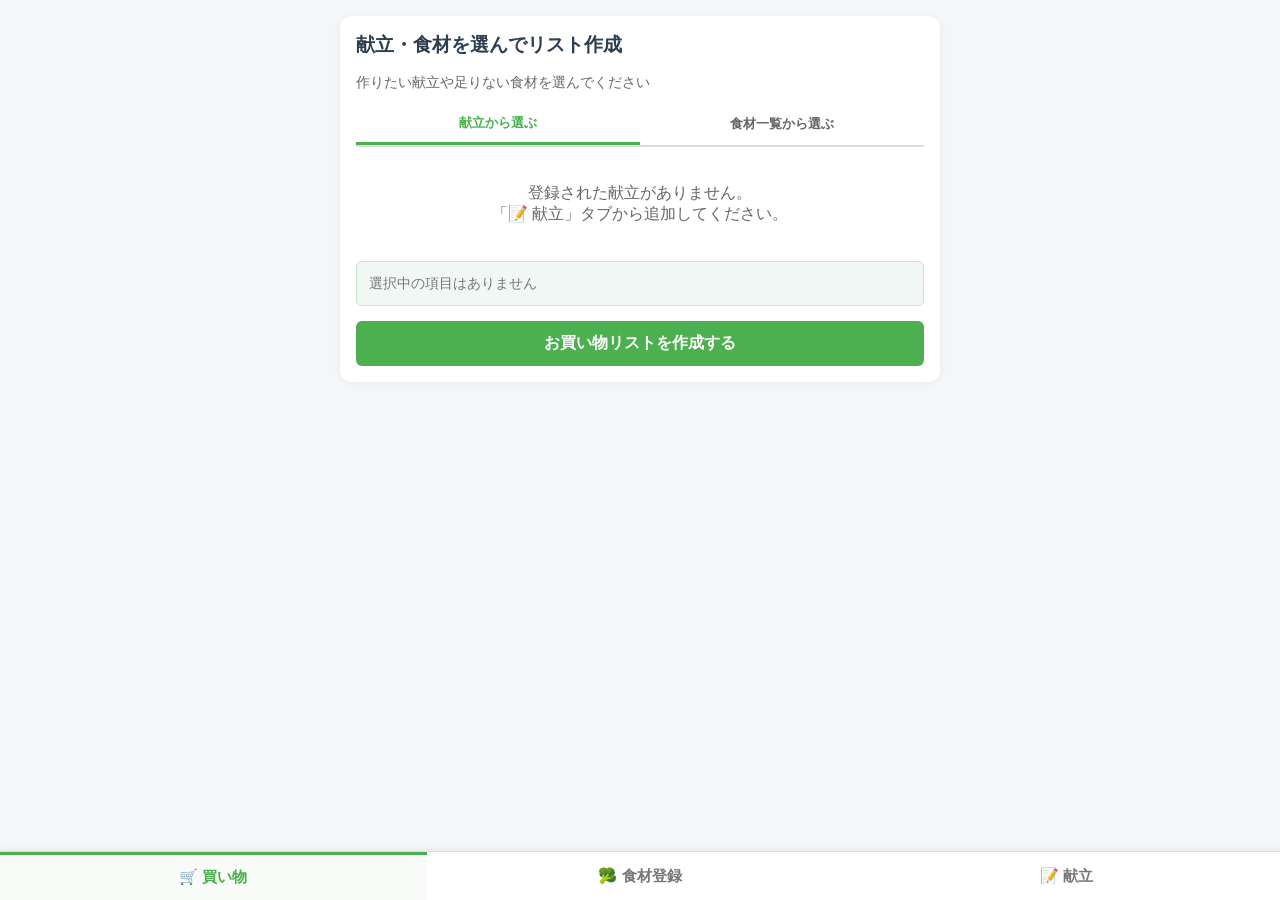
==== index.html @ 2bd2c9b7 "Add files via upload" ====
<!DOCTYPE html>
<html lang="ja">
<head>
  <meta charset="UTF-8">
  <meta name="viewport" content="width=device-width, initial-scale=1.0">
  <title>献立・お買い物リスト</title>
  <link rel="manifest" href="manifest.json">
  <link rel="stylesheet" href="style.css">
  <meta name="theme-color" content="#4CAF50">
</head>
<body>

  <!-- タブ切り替えボタン -->
  <div class="tab-bar">
    <button id="tabBtn1" class="tab-btn active" onclick="switchTab('tab1')">🛒 買い物</button>
    <button id="tabBtn2" class="tab-btn" onclick="switchTab('tab2')">🥦 食材登録</button>
    <button id="tabBtn3" class="tab-btn" onclick="switchTab('tab3')">📝 献立</button>
  </div>

  <!-- タブ1: 買い物リスト作成 -->
  <div id="tab1" class="tab-content active">
    
    <!-- 献立選定画面 -->
    <div id="menuSelectCard" class="card">
      <h2>献立・食材を選んでリスト作成</h2>
      <p class="subtitle">作りたい献立や足りない食材を選んでください</p>
      
      <!-- サブタブ切り替え -->
      <div class="sub-tab-bar" style="display: flex; margin-bottom: 15px; border-bottom: 2px solid #ddd;">
        <button type="button" id="subTabMenuBtn" class="sub-tab-btn active" onclick="switchSubTab('menu')" style="flex: 1; padding: 10px; background: none; border: none; font-weight: bold; cursor: pointer; border-bottom: 3px solid #4CAF50; color: #4CAF50;">献立から選ぶ</button>
        <button type="button" id="subTabIngBtn" class="sub-tab-btn" onclick="switchSubTab('ing')" style="flex: 1; padding: 10px; background: none; border: none; font-weight: bold; cursor: pointer; color: #666;">食材一覧から選ぶ</button>
      </div>

      <!-- サブタブ1: 献立一覧 -->
      <div id="subTabMenuContent" class="sub-tab-content" style="display: block;">
        <div id="menuList" class="select-list"></div>
      </div>

      <!-- サブタブ2: 食材一覧 -->
      <div id="subTabIngContent" class="sub-tab-content" style="display: none;">
        <div id="selectIngList" class="select-list"></div>
      </div>

      <!-- 選択中の合計サマリーエリア -->
      <div id="selectedItemsSummary" class="selected-summary-box" style="margin-top: 15px; background: #f0f7f4; border: 1px solid #c8e6c9; border-radius: 6px; padding: 12px;">
        <p class="summary-empty">選択中の項目はありません</p>
      </div>

      <button type="button" onclick="generateShoppingList()" class="primary-btn" style="margin-top: 15px;">お買い物リストを作成する</button>
    </div>

    <!-- お買い物リスト画面 -->
    <div id="shoppingListCard" class="card" style="display: none;">
      <div style="display: flex; justify-content: space-between; align-items: center; margin-bottom: 10px;">
        <h2 style="margin: 0;">お買い物リスト</h2>
        <button type="button" onclick="backToMenuSelect()" style="background: #78909c; color: white; border: none; border-radius: 4px; padding: 6px 12px; font-weight: bold; cursor: pointer; font-size: 0.85rem;">← 選択画面に戻る</button>
      </div>
      <p class="subtitle">カゴに入れたらタップ（または左スワイプ）で消せます</p>
      
      <div class="summary-box" style="background: #fff; border: 1px solid #e0e0e0; border-radius: 8px; padding: 12px; margin-bottom: 15px;">
        <div style="display: flex; justify-content: space-between; font-size: 0.9rem; color: #555; margin-bottom: 4px;">
          <span>カゴの中 (購入済み):</span>
          <span><strong><span id="purchasedPrice">0</span>円</strong> <span style="font-size:0.8em; color:#777;">(税込 <span id="purchasedTax">0</span>円)</span></span>
        </div>
        <div style="display: flex; justify-content: space-between; font-size: 0.9rem; color: #555; margin-bottom: 4px;">
          <span>残り (未購入):</span>
          <span><strong><span id="remainingPrice">0</span>円</strong> <span style="font-size:0.8em; color:#777;">(税込 <span id="remainingTax">0</span>円)</span></span>
        </div>
        <div style="display: flex; justify-content: space-between; font-size: 1rem; font-weight: bold; color: #2e7d32; border-top: 1px solid #eee; padding-top: 6px; margin-top: 6px;">
          <span>合計金額:</span>
          <span><span id="totalPrice">0</span>円 <span style="font-size:0.8em; font-weight:normal; color:#555;">(税込 <span id="totalTax">0</span>円)</span></span>
        </div>
      </div>

      <ul id="shoppingList" class="shopping-list"></ul>
      
      <div style="display: flex; gap: 10px; margin-top: 15px;">
        <a href="stock.html" style="flex: 1; background: #ff9800; color: white; border: none; border-radius: 4px; padding: 10px; font-weight: bold; cursor: pointer; text-align: center; text-decoration: none; display: block;">📜 食べた履歴（stock）を見る</a>
      </div>
    </div>

  </div>

  <!-- タブ2: 食材登録 -->
  <div id="tab2" class="tab-content">
    <div class="card">
      <h2>新しい食材の登録</h2>
      <p class="subtitle">よく使う食材や単体をあらかじめ登録しておけます</p>
      <div class="edit-row">
        <input type="text" id="masterIngName" placeholder="食材名 (例: 豚肉)" style="width: 50%;">
        <input type="number" id="masterIngPrice" placeholder="価格 (円)" style="width: 35%;">
      </div>
      <button type="button" onclick="saveMasterIngredient()" class="primary-btn">食材を登録する</button>
    </div>

    <!-- 一括登録カード -->
    <div class="card">
      <h2>🥦 食材の一括登録</h2>
      <p class="subtitle">メモ帳やAIなどで出力された「食材名 価格」のリストをまとめて貼り付けて登録できます。</p>
      <textarea id="bulkIngInput" placeholder="例：&#13;&#10;にんじん 120&#13;&#10;玉ねぎ 100&#13;&#10;じゃがいも 150" style="width: 100%; height: 100px; padding: 8px; border: 1px solid #ccc; border-radius: 4px; margin-bottom: 10px; box-sizing: border-box; font-size: 0.95rem;"></textarea>
      <button type="button" onclick="saveBulkIngredients()" class="primary-btn" style="background: #2e7d32;">まとめて登録する</button>
    </div>

    <div class="card">
      <h2>登録済み食材一覧</h2>
      <div id="masterIngList"></div>
    </div>

    <!-- データ共有・バックアップ用パネル -->
    <div class="card" style="margin-top: 20px; background: #f9f9f9; border: 1px dashed #ccc;">
      <h3>💾 データ共有・バックアップ</h3>
      <p style="font-size: 0.85rem; color: #666; margin-bottom: 12px;">献立や食材データをファイルで保存したり、もらったファイルを読み込んで共有できます。</p>
      
      <div style="display: flex; gap: 10px; flex-wrap: wrap;">
        <button type="button" onclick="exportBackupData()" style="flex: 1; min-width: 140px; background: #2196F3; color: white; border: none; border-radius: 4px; padding: 10px; font-weight: bold; cursor: pointer;">📤 データを書き出す</button>
        
        <label style="flex: 1; min-width: 140px; background: #4CAF50; color: white; border-radius: 4px; padding: 10px; font-weight: bold; cursor: pointer; text-align: center; display: inline-block;">
          📥 データを読み込む
          <input type="file" id="importFile" accept=".json,.txt" onchange="importBackupData(event)" style="display: none;">
        </label>
      </div>
    </div>
  </div>

  <!-- タブ3: 献立登録 -->
  <div id="tab3" class="tab-content">
    <div class="card">
      <h2>献立の登録</h2>
      <p class="subtitle">献立名と、必要な材料・価格を入力してください</p>
      <label>献立名</label>
      <input type="text" id="menuName" placeholder="例: カレーライス">
      
      <label style="margin-top: 10px; display: block;">材料と価格</label>
      <div id="ingredientInputs"></div>
      
      <button type="button" onclick="addIngredientRow()" class="secondary-btn" style="margin-top: 5px;">＋ 材料入力行を追加</button>
      <button type="button" onclick="saveMenu()" class="primary-btn" style="margin-top: 15px;">献立を保存する</button>
    </div>

    <div class="card">
      <h2>登録済み献立の管理</h2>
      <div id="manageMenuList"></div>
    </div>
  </div>

  <script src="app.js"></script>
</body>
</html>
---- style.css ----
body {
  font-family: -apple-system, BlinkMacSystemFont, "Segoe UI", Roboto, Helvetica, Arial, sans-serif;
  background-color: #f4f6f8;
  color: #333;
  margin: 0;
  padding: 0;
  padding-bottom: 70px; /* タブバーの高さ分余白 */
}

/* タブバー（スマホで見やすい固定フッター） */
.tab-bar {
  position: fixed;
  bottom: 0;
  left: 0;
  width: 100%;
  background: #ffffff;
  border-top: 1px solid #ddd;
  display: flex;
  justify-content: space-around;
  box-shadow: 0 -2px 5px rgba(0,0,0,0.05);
  z-index: 1000;
}

.tab-btn {
  flex: 1;
  background: none;
  border: none;
  padding: 12px 0;
  font-size: 0.95rem;
  font-weight: bold;
  color: #777;
  cursor: pointer;
  text-align: center;
  transition: all 0.2s;
}

.tab-btn.active {
  color: #4CAF50;
  border-top: 3px solid #4CAF50;
  background: #f9fbf9;
}

/* タブの中身切り替え */
.tab-content {
  display: none;
  padding: 16px;
  max-width: 600px;
  margin: 0 auto;
}

.tab-content.active {
  display: block;
}

/* カードのデザイン */
.card {
  background: #ffffff;
  border-radius: 12px;
  padding: 16px;
  margin-bottom: 16px;
  box-shadow: 0 2px 8px rgba(0,0,0,0.05);
}

h2 {
  font-size: 1.2rem;
  margin-top: 0;
  color: #2c3e50;
}

.subtitle {
  font-size: 0.85rem;
  color: #666;
  margin-bottom: 12px;
}

label {
  font-size: 0.85rem;
  font-weight: bold;
  color: #555;
}

input[type="text"], input[type="number"], select {
  width: 100%;
  padding: 10px;
  margin-top: 4px;
  margin-bottom: 10px;
  border: 1px solid #ccc;
  border-radius: 6px;
  box-sizing: border-box;
  font-size: 1rem;
}

/* ボタンのデザイン */
.primary-btn {
  width: 100%;
  background: #4CAF50;
  color: white;
  border: none;
  border-radius: 6px;
  padding: 12px;
  font-size: 1rem;
  font-weight: bold;
  cursor: pointer;
  text-align: center;
}

.primary-btn:active {
  background: #43a047;
}

.secondary-btn {
  width: 100%;
  background: #e8f5e9;
  color: #2e7d32;
  border: 1px solid #4CAF50;
  border-radius: 6px;
  padding: 10px;
  font-size: 0.9rem;
  font-weight: bold;
  cursor: pointer;
}

.danger-btn {
  background: #ff7043;
  color: white;
  border: none;
  border-radius: 6px;
  padding: 8px 12px;
  font-size: 0.85rem;
  font-weight: bold;
  cursor: pointer;
}

/* リスト・行のスタイル */
.ing-row {
  display: flex;
  gap: 8px;
  margin-bottom: 8px;
}

.ing-row select {
  flex: 1.2;
  margin-bottom: 0;
}

.ing-row .ing-name {
  flex: 1.5;
  margin-bottom: 0;
}

.ing-row .ing-price {
  flex: 0.8;
  margin-bottom: 0;
}

.edit-row {
  display: flex;
  gap: 8px;
  align-items: center;
  margin-bottom: 8px;
}

.manage-card {
  background: #fcfcfc;
  border: 1px solid #eee;
  border-radius: 8px;
  padding: 12px;
  margin-bottom: 12px;
}

.master-item {
  display: flex;
  justify-content: space-between;
  align-items: center;
  border-bottom: 1px solid #eee;
  padding: 8px 0;
}

/* お買い物リスト */
.shopping-list {
  list-style: none;
  padding: 0;
  margin: 0;
}

.shopping-list li {
  display: flex;
  justify-content: space-between;
  padding: 12px;
  margin-bottom: 6px;
  background: #fff;
  border: 1px solid #e0e0e0;
  border-radius: 6px;
  font-weight: 500;
  cursor: pointer;
  user-select: none;
  transition: transform 0.2s ease, opacity 0.2s ease;
}

.shopping-list li.purchased {
  background: #f1f3f4;
  color: #888;
  text-decoration: line-through;
  border-color: #ddd;
}
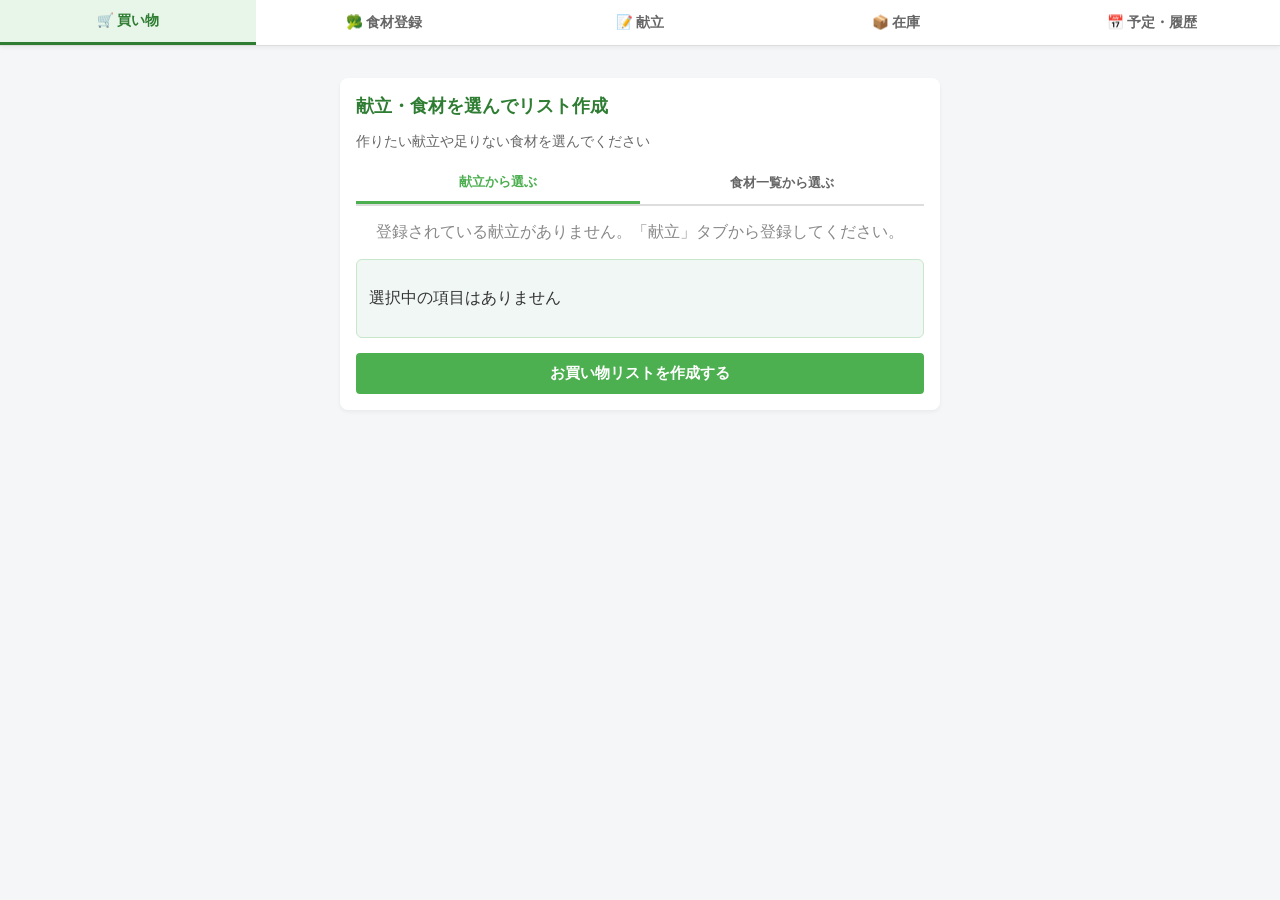
==== commit 68fb2010: "Add files via upload" ====
--- a/index.html
+++ b/index.html
@@ -3,146 +3,1195 @@
 <head>
   <meta charset="UTF-8">
   <meta name="viewport" content="width=device-width, initial-scale=1.0">
-  <title>献立・お買い物リスト</title>
-  <link rel="manifest" href="manifest.json">
-  <link rel="stylesheet" href="style.css">
+  <title>献立・お買い物リスト・在庫スケジュール管理</title>
   <meta name="theme-color" content="#4CAF50">
+  <style>
+    body {
+      font-family: -apple-system, BlinkMacSystemFont, "Segoe UI", Roboto, sans-serif;
+      background-color: #f4f6f8;
+      color: #333;
+      margin: 0;
+      padding: 0;
+    }
+    .container {
+      max-width: 600px;
+      margin: 0 auto;
+      padding: 16px;
+    }
+    .tab-bar {
+      display: flex;
+      background: white;
+      border-bottom: 1px solid #ddd;
+      position: sticky;
+      top: 0;
+      z-index: 100;
+      box-shadow: 0 2px 4px rgba(0,0,0,0.05);
+    }
+    .tab-btn {
+      flex: 1;
+      padding: 12px 4px;
+      text-align: center;
+      background: white;
+      border: none;
+      font-size: 0.85rem;
+      font-weight: bold;
+      color: #666;
+      cursor: pointer;
+      transition: all 0.2s;
+    }
+    .tab-btn.active {
+      background: #e8f5e9;
+      color: #2e7d32;
+      border-bottom: 3px solid #2e7d32;
+    }
+    .tab-content {
+      display: none;
+      padding-top: 16px;
+    }
+    .tab-content.active {
+      display: block;
+    }
+    .card {
+      background: white;
+      border-radius: 8px;
+      padding: 16px;
+      box-shadow: 0 2px 4px rgba(0,0,0,0.05);
+      margin-bottom: 16px;
+    }
+    h2 { font-size: 1.1rem; color: #2e7d32; margin-top: 0; }
+    .subtitle { font-size: 0.85rem; color: #666; margin-bottom: 12px; }
+    .primary-btn {
+      background: #4CAF50;
+      color: white;
+      border: none;
+      border-radius: 4px;
+      padding: 10px;
+      font-weight: bold;
+      cursor: pointer;
+      width: 100%;
+      font-size: 0.95rem;
+    }
+    .primary-btn:hover { background: #388E3C; }
+    .secondary-btn {
+      background: #f1f3f4;
+      color: #333;
+      border: 1px solid #ccc;
+      border-radius: 4px;
+      padding: 8px;
+      font-weight: bold;
+      cursor: pointer;
+      width: 100%;
+      font-size: 0.9rem;
+    }
+    input, select, textarea {
+      font-size: 0.95rem;
+      padding: 8px;
+      border: 1px solid #ccc;
+      border-radius: 4px;
+      box-sizing: border-box;
+      width: 100%;
+      margin-bottom: 8px;
+    }
+    .edit-row { display: flex; gap: 8px; margin-bottom: 8px; }
+    .select-list, .shopping-list { list-style: none; padding: 0; margin: 0; }
+    .list-item, .select-item {
+      display: flex;
+      justify-content: space-between;
+      align-items: center;
+      padding: 10px 8px;
+      border-bottom: 1px solid #eee;
+    }
+    .shopping-item.completed {
+      background: #f1f3f4;
+      color: #888;
+      text-decoration: line-through;
+    }
+    .qty-controls {
+      display: flex;
+      align-items: center;
+      gap: 6px;
+    }
+    .qty-btn {
+      background: #ddd;
+      border: none;
+      width: 26px;
+      height: 26px;
+      border-radius: 4px;
+      font-weight: bold;
+      cursor: pointer;
+      display: flex;
+      align-items: center;
+      justify-content: center;
+      font-size: 0.9rem;
+    }
+    .qty-btn:hover { background: #ccc; }
+    .qty-num {
+      font-weight: bold;
+      min-width: 20px;
+      text-align: center;
+      font-size: 0.9rem;
+    }
+    
+    .schedule-row-simple {
+      display: flex;
+      justify-content: space-between;
+      align-items: center;
+      padding: 10px 12px;
+      border: 1px solid #e0e0e0;
+      border-radius: 6px;
+      margin-bottom: 8px;
+      background: #fff;
+      cursor: pointer;
+      user-select: none;
+    }
+    .schedule-row-simple.completed {
+      background: #f1f3f4;
+      color: #888;
+      border-color: #ddd;
+      text-decoration: line-through;
+    }
+    .schedule-controls { display: flex; gap: 6px; align-items: center; }
+    .select-mini { padding: 4px 6px; border-radius: 4px; border: 1px solid #ccc; font-size: 0.85rem; background: #fff; width: auto; margin: 0; }
+    .btn-del-sm { background: #ff7043; color: white; border: none; border-radius: 4px; width: 26px; height: 26px; font-size: 0.8rem; cursor: pointer; display: flex; align-items: center; justify-content: center; }
+    
+    .accordion-group {
+      margin-bottom: 10px;
+      border: 1px solid #e0e0e0;
+      border-radius: 6px;
+      overflow: hidden;
+    }
+    .accordion-header {
+      background: #f9f9f9;
+      padding: 10px 14px;
+      font-weight: bold;
+      cursor: pointer;
+      display: flex;
+      justify-content: space-between;
+      align-items: center;
+      font-size: 0.95rem;
+    }
+    .accordion-content { display: none; padding: 10px 14px; background: #fff; border-top: 1px solid #e0e0e0; }
+    .accordion-content.open { display: block; }
+    .history-row { display: flex; justify-content: space-between; align-items: center; padding: 6px 0; border-bottom: 1px dashed #eee; font-size: 0.9rem; cursor: pointer; user-select: none; }
+    .footer-actions { display: flex; justify-content: space-between; margin-top: 12px; gap: 8px; }
+    .btn-danger { background: #d32f2f; color: white; border: none; padding: 8px 14px; border-radius: 6px; font-size: 0.85rem; cursor: pointer; font-weight: bold; width: auto; }
+
+    /* モーダルポップアップ用スタイル */
+    .modal-overlay {
+      position: fixed;
+      top: 0; left: 0; width: 100%; height: 100%;
+      background: rgba(0,0,0,0.4);
+      display: none;
+      justify-content: center;
+      align-items: center;
+      z-index: 1000;
+    }
+    .modal-box {
+      background: white;
+      padding: 20px;
+      border-radius: 10px;
+      width: 90%;
+      max-width: 320px;
+      box-shadow: 0 4px 12px rgba(0,0,0,0.15);
+      text-align: center;
+    }
+    .modal-box h3 { margin-top: 0; color: #2e7d32; font-size: 1.1rem; }
+  </style>
 </head>
 <body>
 
-  <!-- タブ切り替えボタン -->
   <div class="tab-bar">
     <button id="tabBtn1" class="tab-btn active" onclick="switchTab('tab1')">🛒 買い物</button>
     <button id="tabBtn2" class="tab-btn" onclick="switchTab('tab2')">🥦 食材登録</button>
     <button id="tabBtn3" class="tab-btn" onclick="switchTab('tab3')">📝 献立</button>
+    <button id="tabBtn4" class="tab-btn" onclick="switchTab('tab4')">📦 在庫</button>
+    <button id="tabBtn5" class="tab-btn" onclick="switchTab('tab5')">📅 予定・履歴</button>
   </div>
 
-  <!-- タブ1: 買い物リスト作成 -->
-  <div id="tab1" class="tab-content active">
-    
-    <!-- 献立選定画面 -->
-    <div id="menuSelectCard" class="card">
-      <h2>献立・食材を選んでリスト作成</h2>
-      <p class="subtitle">作りたい献立や足りない食材を選んでください</p>
-      
-      <!-- サブタブ切り替え -->
-      <div class="sub-tab-bar" style="display: flex; margin-bottom: 15px; border-bottom: 2px solid #ddd;">
-        <button type="button" id="subTabMenuBtn" class="sub-tab-btn active" onclick="switchSubTab('menu')" style="flex: 1; padding: 10px; background: none; border: none; font-weight: bold; cursor: pointer; border-bottom: 3px solid #4CAF50; color: #4CAF50;">献立から選ぶ</button>
-        <button type="button" id="subTabIngBtn" class="sub-tab-btn" onclick="switchSubTab('ing')" style="flex: 1; padding: 10px; background: none; border: none; font-weight: bold; cursor: pointer; color: #666;">食材一覧から選ぶ</button>
-      </div>
-
-      <!-- サブタブ1: 献立一覧 -->
-      <div id="subTabMenuContent" class="sub-tab-content" style="display: block;">
-        <div id="menuList" class="select-list"></div>
-      </div>
-
-      <!-- サブタブ2: 食材一覧 -->
-      <div id="subTabIngContent" class="sub-tab-content" style="display: none;">
-        <div id="selectIngList" class="select-list"></div>
-      </div>
-
-      <!-- 選択中の合計サマリーエリア -->
-      <div id="selectedItemsSummary" class="selected-summary-box" style="margin-top: 15px; background: #f0f7f4; border: 1px solid #c8e6c9; border-radius: 6px; padding: 12px;">
-        <p class="summary-empty">選択中の項目はありません</p>
-      </div>
-
-      <button type="button" onclick="generateShoppingList()" class="primary-btn" style="margin-top: 15px;">お買い物リストを作成する</button>
+  <div class="container">
+    <!-- タブ1: 買い物リスト作成 -->
+    <div id="tab1" class="tab-content active">
+      <div id="menuSelectCard" class="card">
+        <h2>献立・食材を選んでリスト作成</h2>
+        <p class="subtitle">作りたい献立や足りない食材を選んでください</p>
+        
+        <div class="sub-tab-bar" style="display: flex; margin-bottom: 15px; border-bottom: 2px solid #ddd;">
+          <button type="button" id="subTabMenuBtn" class="sub-tab-btn active" onclick="switchSubTab('menu')" style="flex: 1; padding: 10px; background: none; border: none; font-weight: bold; cursor: pointer; border-bottom: 3px solid #4CAF50; color: #4CAF50;">献立から選ぶ</button>
+          <button type="button" id="subTabIngBtn" class="sub-tab-btn" onclick="switchSubTab('ing')" style="flex: 1; padding: 10px; background: none; border: none; font-weight: bold; cursor: pointer; color: #666;">食材一覧から選ぶ</button>
+        </div>
+
+        <div id="subTabMenuContent" class="sub-tab-content" style="display: block;">
+          <div id="menuList" class="select-list"></div>
+        </div>
+
+        <div id="subTabIngContent" class="sub-tab-content" style="display: none;">
+          <div id="selectIngList" class="select-list"></div>
+        </div>
+
+        <div id="selectedItemsSummary" class="selected-summary-box" style="margin-top: 15px; background: #f0f7f4; border: 1px solid #c8e6c9; border-radius: 6px; padding: 12px;">
+          <p class="summary-empty">選択中の項目はありません</p>
+        </div>
+
+        <button type="button" onclick="generateShoppingList()" class="primary-btn" style="margin-top: 15px;">お買い物リストを作成する</button>
+      </div>
+
+      <div id="shoppingListCard" class="card" style="display: none;">
+        <div style="display: flex; justify-content: space-between; align-items: center; margin-bottom: 10px;">
+          <h2 style="margin: 0;">お買い物リスト</h2>
+          <button type="button" onclick="backToMenuSelect()" style="background: #78909c; color: white; border: none; border-radius: 4px; padding: 6px 12px; font-weight: bold; cursor: pointer; font-size: 0.85rem;">← 選択画面に戻る</button>
+        </div>
+        <p class="subtitle">タップでグレーアウト / 長押しで数量変更や削除</p>
+        
+        <div class="summary-box" style="background: #fff; border: 1px solid #e0e0e0; border-radius: 8px; padding: 12px; margin-bottom: 15px;">
+          <div style="display: flex; justify-content: space-between; font-size: 0.9rem; color: #555; margin-bottom: 4px;">
+            <span>カゴの中 (購入済み):</span>
+            <span><strong><span id="purchasedPrice">0</span>円</strong> <span style="font-size:0.8em; color:#777;">(税込 <span id="purchasedTax">0</span>円)</span></span>
+          </div>
+          <div style="display: flex; justify-content: space-between; font-size: 0.9rem; color: #555; margin-bottom: 4px;">
+            <span>残り (未購入):</span>
+            <span><strong><span id="remainingPrice">0</span>円</strong> <span style="font-size:0.8em; color:#777;">(税込 <span id="remainingTax">0</span>円)</span></span>
+          </div>
+          <div style="display: flex; justify-content: space-between; font-size: 1rem; font-weight: bold; color: #2e7d32; border-top: 1px solid #eee; padding-top: 6px; margin-top: 6px;">
+            <span>合計金額:</span>
+            <span><span id="totalPrice">0</span>円 <span style="font-size:0.8em; font-weight:normal; color:#555;">(税込 <span id="totalTax">0</span>円)</span></span>
+          </div>
+        </div>
+
+        <ul id="shoppingList" class="shopping-list"></ul>
+
+        <button type="button" onclick="sendToStock()" class="primary-btn" style="background: #2196F3; margin-top: 15px;">📦 在庫に追加</button>
+      </div>
     </div>
 
-    <!-- お買い物リスト画面 -->
-    <div id="shoppingListCard" class="card" style="display: none;">
-      <div style="display: flex; justify-content: space-between; align-items: center; margin-bottom: 10px;">
-        <h2 style="margin: 0;">お買い物リスト</h2>
-        <button type="button" onclick="backToMenuSelect()" style="background: #78909c; color: white; border: none; border-radius: 4px; padding: 6px 12px; font-weight: bold; cursor: pointer; font-size: 0.85rem;">← 選択画面に戻る</button>
-      </div>
-      <p class="subtitle">カゴに入れたらタップ（または左スワイプ）で消せます</p>
-      
-      <div class="summary-box" style="background: #fff; border: 1px solid #e0e0e0; border-radius: 8px; padding: 12px; margin-bottom: 15px;">
-        <div style="display: flex; justify-content: space-between; font-size: 0.9rem; color: #555; margin-bottom: 4px;">
-          <span>カゴの中 (購入済み):</span>
-          <span><strong><span id="purchasedPrice">0</span>円</strong> <span style="font-size:0.8em; color:#777;">(税込 <span id="purchasedTax">0</span>円)</span></span>
-        </div>
-        <div style="display: flex; justify-content: space-between; font-size: 0.9rem; color: #555; margin-bottom: 4px;">
-          <span>残り (未購入):</span>
-          <span><strong><span id="remainingPrice">0</span>円</strong> <span style="font-size:0.8em; color:#777;">(税込 <span id="remainingTax">0</span>円)</span></span>
-        </div>
-        <div style="display: flex; justify-content: space-between; font-size: 1rem; font-weight: bold; color: #2e7d32; border-top: 1px solid #eee; padding-top: 6px; margin-top: 6px;">
-          <span>合計金額:</span>
-          <span><span id="totalPrice">0</span>円 <span style="font-size:0.8em; font-weight:normal; color:#555;">(税込 <span id="totalTax">0</span>円)</span></span>
-        </div>
-      </div>
-
-      <ul id="shoppingList" class="shopping-list"></ul>
-      
-      <div style="display: flex; gap: 10px; margin-top: 15px;">
-        <a href="stock.html" style="flex: 1; background: #ff9800; color: white; border: none; border-radius: 4px; padding: 10px; font-weight: bold; cursor: pointer; text-align: center; text-decoration: none; display: block;">📜 食べた履歴（stock）を見る</a>
+    <!-- タブ2: 食材登録 -->
+    <div id="tab2" class="tab-content">
+      <div class="card">
+        <h2>新しい食材の登録</h2>
+        <p class="subtitle">よく使う食材や単体をあらかじめ登録しておけます</p>
+        <div class="edit-row">
+          <input type="text" id="masterIngName" placeholder="食材名 (例: 豚肉)" style="width: 55%; margin: 0;">
+          <input type="number" id="masterIngPrice" placeholder="価格 (円)" style="width: 45%; margin: 0;">
+        </div>
+        <button type="button" onclick="saveMasterIngredient()" class="primary-btn" style="margin-top: 8px;">食材を登録する</button>
+      </div>
+
+      <div class="card">
+        <h2>🥦 食材の一括登録</h2>
+        <p class="subtitle">「食材名 価格」のリストをまとめて貼り付けて登録できます。</p>
+        <textarea id="bulkIngInput" placeholder="例：&#13;&#10;にんじん 120&#13;&#10;玉ねぎ 100" style="width: 100%; height: 80px; padding: 8px; margin-bottom: 8px; box-sizing: border-box;"></textarea>
+        <button type="button" onclick="saveBulkIngredients()" class="primary-btn" style="background: #2e7d32;">まとめて登録する</button>
+      </div>
+
+      <div class="card">
+        <h2>登録済み食材一覧</h2>
+        <div id="masterIngList"></div>
+      </div>
+
+      <div class="card" style="background: #f9f9f9; border: 1px dashed #ccc;">
+        <h3>💾 データ共有・バックアップ</h3>
+        <p style="font-size: 0.85rem; color: #666; margin-bottom: 12px;">データをファイルで書き出したり、読み込んで共有できます。</p>
+        <div style="display: flex; gap: 10px; flex-wrap: wrap;">
+          <button type="button" onclick="exportBackupData()" style="flex: 1; background: #2196F3; color: white; border: none; border-radius: 4px; padding: 10px; font-weight: bold; cursor: pointer;">📤 データを書き出す</button>
+          <label style="flex: 1; background: #4CAF50; color: white; border-radius: 4px; padding: 10px; font-weight: bold; cursor: pointer; text-align: center; display: inline-block;">
+            📥 データを読み込む
+            <input type="file" id="importFile" accept=".json,.txt" onchange="importBackupData(event)" style="display: none;">
+          </label>
+        </div>
       </div>
     </div>
 
-  </div>
-
-  <!-- タブ2: 食材登録 -->
-  <div id="tab2" class="tab-content">
-    <div class="card">
-      <h2>新しい食材の登録</h2>
-      <p class="subtitle">よく使う食材や単体をあらかじめ登録しておけます</p>
-      <div class="edit-row">
-        <input type="text" id="masterIngName" placeholder="食材名 (例: 豚肉)" style="width: 50%;">
-        <input type="number" id="masterIngPrice" placeholder="価格 (円)" style="width: 35%;">
-      </div>
-      <button type="button" onclick="saveMasterIngredient()" class="primary-btn">食材を登録する</button>
+    <!-- タブ3: 献立登録 -->
+    <div id="tab3" class="tab-content">
+      <div class="card">
+        <h2>献立の登録</h2>
+        <p class="subtitle">献立名と、必要な材料・価格を入力してください</p>
+        <label>献立名</label>
+        <input type="text" id="menuName" placeholder="例: カレーライス">
+        
+        <label style="margin-top: 10px; display: block;">材料と価格</label>
+        <div id="ingredientInputs"></div>
+        
+        <button type="button" onclick="addIngredientRow()" class="secondary-btn" style="margin-top: 5px;">＋ 材料入力行を追加</button>
+        <button type="button" onclick="saveMenu()" class="primary-btn" style="margin-top: 15px;">献立を保存する</button>
+      </div>
+
+      <div class="card">
+        <h2>登録済み献立の管理</h2>
+        <p class="subtitle">項目を長押しすると、その下にコピーが作成されます</p>
+        <div id="manageMenuList"></div>
+      </div>
     </div>
 
-    <!-- 一括登録カード -->
-    <div class="card">
-      <h2>🥦 食材の一括登録</h2>
-      <p class="subtitle">メモ帳やAIなどで出力された「食材名 価格」のリストをまとめて貼り付けて登録できます。</p>
-      <textarea id="bulkIngInput" placeholder="例：&#13;&#10;にんじん 120&#13;&#10;玉ねぎ 100&#13;&#10;じゃがいも 150" style="width: 100%; height: 100px; padding: 8px; border: 1px solid #ccc; border-radius: 4px; margin-bottom: 10px; box-sizing: border-box; font-size: 0.95rem;"></textarea>
-      <button type="button" onclick="saveBulkIngredients()" class="primary-btn" style="background: #2e7d32;">まとめて登録する</button>
+    <!-- タブ4: 在庫管理 -->
+    <div id="tab4" class="tab-content">
+      <div class="card">
+        <h2>🥦 食材在庫リスト</h2>
+        <p class="subtitle">買い物リストから追加された食材の在庫状況を確認できます</p>
+        <div id="stockListContainer"></div>
+      </div>
     </div>
 
-    <div class="card">
-      <h2>登録済み食材一覧</h2>
-      <div id="masterIngList"></div>
-    </div>
-
-    <!-- データ共有・バックアップ用パネル -->
-    <div class="card" style="margin-top: 20px; background: #f9f9f9; border: 1px dashed #ccc;">
-      <h3>💾 データ共有・バックアップ</h3>
-      <p style="font-size: 0.85rem; color: #666; margin-bottom: 12px;">献立や食材データをファイルで保存したり、もらったファイルを読み込んで共有できます。</p>
-      
-      <div style="display: flex; gap: 10px; flex-wrap: wrap;">
-        <button type="button" onclick="exportBackupData()" style="flex: 1; min-width: 140px; background: #2196F3; color: white; border: none; border-radius: 4px; padding: 10px; font-weight: bold; cursor: pointer;">📤 データを書き出す</button>
-        
-        <label style="flex: 1; min-width: 140px; background: #4CAF50; color: white; border-radius: 4px; padding: 10px; font-weight: bold; cursor: pointer; text-align: center; display: inline-block;">
-          📥 データを読み込む
-          <input type="file" id="importFile" accept=".json,.txt" onchange="importBackupData(event)" style="display: none;">
-        </label>
+    <!-- タブ5: 予定・履歴 -->
+    <div id="tab5" class="tab-content">
+      <div class="card">
+        <h2>📅 今週の献立スケジュール</h2>
+        <p class="subtitle">タップで完了/未完了の切り替え、長押しでコピーされます</p>
+        <div id="currentScheduleList"></div>
+        <div class="footer-actions">
+          <span style="font-size: 0.75rem; color: #666;">空欄からは登録済みの献立を追加できます</span>
+          <button class="btn-danger" onclick="removeCompletedSchedules()">完了分を削除</button>
+        </div>
+      </div>
+
+      <div class="card">
+        <h2>📜 食べた記録（履歴）</h2>
+        <p class="subtitle">項目を長押しすると履歴を個別に削除できます</p>
+        <div id="historyListContainer"></div>
+        <div class="footer-actions" style="justify-content: flex-end; margin-top: 12px;">
+          <button class="btn-danger" onclick="clearHistory()">履歴をリセット</button>
+        </div>
       </div>
     </div>
   </div>
 
-  <!-- タブ3: 献立登録 -->
-  <div id="tab3" class="tab-content">
-    <div class="card">
-      <h2>献立の登録</h2>
-      <p class="subtitle">献立名と、必要な材料・価格を入力してください</p>
-      <label>献立名</label>
-      <input type="text" id="menuName" placeholder="例: カレーライス">
+  <!-- 買い物リスト編集用ポップアウト（モーダル） -->
+  <div id="shoppingEditModal" class="modal-overlay" onclick="closeShoppingModal(event)">
+    <div class="modal-box" onclick="event.stopPropagation()">
+      <h3 id="modalItemName">食材名</h3>
+      <p style="font-size: 0.85rem; color: #666; margin-bottom: 15px;">数量の変更またはリストからの削除を行います</p>
       
-      <label style="margin-top: 10px; display: block;">材料と価格</label>
-      <div id="ingredientInputs"></div>
-      
-      <button type="button" onclick="addIngredientRow()" class="secondary-btn" style="margin-top: 5px;">＋ 材料入力行を追加</button>
-      <button type="button" onclick="saveMenu()" class="primary-btn" style="margin-top: 15px;">献立を保存する</button>
-    </div>
-
-    <div class="card">
-      <h2>登録済み献立の管理</h2>
-      <div id="manageMenuList"></div>
+      <div style="display: flex; justify-content: center; align-items: center; gap: 12px; margin-bottom: 20px;">
+        <button type="button" class="qty-btn" style="width: 36px; height: 36px; font-size: 1.2rem;" onclick="modalChangeQty(-1)">-</button>
+        <span id="modalItemQty" class="qty-num" style="font-size: 1.2rem; min-width: 30px;">1</span>
+        <button type="button" class="qty-btn" style="width: 36px; height: 36px; font-size: 1.2rem;" onclick="modalChangeQty(1)">+</button>
+      </div>
+
+      <div style="display: flex; gap: 10px;">
+        <button type="button" class="secondary-btn" style="flex: 1;" onclick="closeShoppingModal()">閉じる</button>
+        <button type="button" class="btn-danger" style="flex: 1; padding: 8px; border-radius: 4px;" onclick="modalDeleteShoppingItem()">リストから削除</button>
+      </div>
     </div>
   </div>
 
-  <script src="app.js"></script>
+  <script>
+    let masterIngredients = JSON.parse(localStorage.getItem('masterIngredients')) || [];
+    let menus = JSON.parse(localStorage.getItem('menus')) || [];
+    let shoppingList = JSON.parse(localStorage.getItem('shoppingList')) || [];
+    let stockList = JSON.parse(localStorage.getItem('stockList')) || [];
+    let currentSchedules = JSON.parse(localStorage.getItem('currentSchedules')) || [];
+    let historyRecords = JSON.parse(localStorage.getItem('historyRecords')) || [];
+    let pendingSchedules = JSON.parse(localStorage.getItem('pendingSchedules')) || [];
+
+    let editingShoppingIndex = null;
+    let unitPrices = {};
+
+    const daysList = ['月', '火', '水', '木', '金', '土', '日', '未定'];
+    const timesList = ['朝', '昼', '夜', '間食'];
+
+    function switchTab(tabId) {
+      document.querySelectorAll('.tab-content').forEach(el => el.classList.remove('active'));
+      document.querySelectorAll('.tab-btn').forEach(el => el.classList.remove('active'));
+      
+      document.getElementById(tabId).classList.add('active');
+      document.getElementById('tabBtn' + tabId.replace('tab', '')).classList.add('active');
+
+      if (tabId === 'tab1') {
+        renderMenuSelect();
+        renderSelectIngredients();
+      } else if (tabId === 'tab2') {
+        renderMasterIngredients();
+      } else if (tabId === 'tab3') {
+        renderManageMenus();
+      } else if (tabId === 'tab4') {
+        renderStock();
+      } else if (tabId === 'tab5') {
+        renderSchedule();
+        renderHistory();
+      }
+    }
+
+    function switchSubTab(sub) {
+      const isMenu = sub === 'menu';
+      document.getElementById('subTabMenuContent').style.display = isMenu ? 'block' : 'none';
+      document.getElementById('subTabIngContent').style.display = isMenu ? 'none' : 'block';
+      document.getElementById('subTabMenuBtn').style.borderBottom = isMenu ? '3px solid #4CAF50' : 'none';
+      document.getElementById('subTabMenuBtn').style.color = isMenu ? '#4CAF50' : '#666';
+      document.getElementById('subTabIngBtn').style.borderBottom = !isMenu ? '3px solid #4CAF50' : 'none';
+      document.getElementById('subTabIngBtn').style.color = !isMenu ? '#4CAF50' : '#666';
+    }
+
+    function renderMenuSelect() {
+      const container = document.getElementById('menuList');
+      if (menus.length === 0) {
+        container.innerHTML = '<p style="color:#888; text-align:center;">登録されている献立がありません。「献立」タブから登録してください。</p>';
+        return;
+      }
+      container.innerHTML = menus.map((menu, mIdx) => `
+        <div class="select-item">
+          <label style="cursor:pointer; display:flex; align-items:center; flex:1; margin:0;">
+            <input type="checkbox" class="menu-checkbox" value="${mIdx}" onchange="toggleQtyControls(this, 'menu-qty-${mIdx}')" style="width:auto; margin-right:8px;">
+            <span style="font-weight:500;">${menu.name}</span>
+            <span style="font-size:0.8rem; color:#666; margin-left:6px;">(${menu.ingredients.length}品)</span>
+          </label>
+          <div id="menu-qty-${mIdx}" class="qty-controls" style="display:none;">
+            <button type="button" class="qty-btn" onclick="changeQty('menu-qty-num-${mIdx}', -1)">-</button>
+            <span id="menu-qty-num-${mIdx}" class="qty-num">1</span>
+            <button type="button" class="qty-btn" onclick="changeQty('menu-qty-num-${mIdx}', 1)">+</button>
+          </div>
+        </div>
+      `).join('');
+    }
+
+    function renderSelectIngredients() {
+      const container = document.getElementById('selectIngList');
+      if (masterIngredients.length === 0) {
+        container.innerHTML = '<p style="color:#888; text-align:center;">登録されている食材がありません。「食材登録」タブから登録してください。</p>';
+        return;
+      }
+      container.innerHTML = masterIngredients.map((ing, iIdx) => `
+        <div class="select-item">
+          <label style="cursor:pointer; display:flex; align-items:center; flex:1; margin:0;">
+            <input type="checkbox" class="ing-checkbox" value="${iIdx}" onchange="toggleQtyControls(this, 'ing-qty-${iIdx}')" style="width:auto; margin-right:8px;">
+            <span style="font-weight:500;">${ing.name}</span>
+            <span style="font-size:0.85rem; color:#2e7d32; font-weight:bold; margin-left:6px;">${ing.price ? ing.price + '円' : ''}</span>
+          </label>
+          <div id="ing-qty-${iIdx}" class="qty-controls" style="display:none;">
+            <button type="button" class="qty-btn" onclick="changeQty('ing-qty-num-${iIdx}', -1)">-</button>
+            <span id="ing-qty-num-${iIdx}" class="qty-num">1</span>
+            <button type="button" class="qty-btn" onclick="changeQty('ing-qty-num-${iIdx}', 1)">+</button>
+          </div>
+        </div>
+      `).join('');
+    }
+
+    function toggleQtyControls(checkbox, controlId) {
+      const controlBox = document.getElementById(controlId);
+      if (checkbox.checked) {
+        controlBox.style.display = 'flex';
+      } else {
+        controlBox.style.display = 'none';
+      }
+      updateSummary();
+    }
+
+    function changeQty(numId, amount) {
+      const numSpan = document.getElementById(numId);
+      let current = parseInt(numSpan.textContent) || 1;
+      current += amount;
+      if (current < 1) current = 1;
+      numSpan.textContent = current;
+      updateSummary();
+    }
+
+    function updateSummary() {
+      const summaryBox = document.getElementById('selectedItemsSummary');
+      const checkedMenus = Array.from(document.querySelectorAll('.menu-checkbox:checked'));
+      const checkedIngs = Array.from(document.querySelectorAll('.ing-checkbox:checked'));
+
+      if (checkedMenus.length === 0 && checkedIngs.length === 0) {
+        summaryBox.innerHTML = '<p class="summary-empty" style="margin:0; color:#666; font-size:0.9rem;">選択中の項目はありません</p>';
+        return;
+      }
+
+      let html = '<strong style="font-size:0.9rem; color:#2e7d32;">選択中:</strong><ul style="margin:4px 0 0 20px; padding:0; font-size:0.9rem;">';
+      
+      checkedMenus.forEach(el => {
+        const m = menus[el.value];
+        const qty = document.getElementById(`menu-qty-num-${el.value}`).textContent;
+        html += `<li>献立: ${m.name} × ${qty}</li>`;
+      });
+      
+      checkedIngs.forEach(el => {
+        const i = masterIngredients[el.value];
+        const qty = document.getElementById(`ing-qty-num-${el.value}`).textContent;
+        html += `<li>食材: ${i.name} (${i.price || 0}円) × ${qty}</li>`;
+      });
+
+      html += '</ul>';
+      summaryBox.innerHTML = html;
+    }
+
+    function generateShoppingList() {
+      const checkedMenus = Array.from(document.querySelectorAll('.menu-checkbox:checked'));
+      const checkedIngs = Array.from(document.querySelectorAll('.ing-checkbox:checked'));
+
+      let rawItems = [];
+      let newSchedules = [];
+      
+      checkedMenus.forEach(el => {
+        const m = menus[el.value];
+        const qty = parseInt(document.getElementById(`menu-qty-num-${el.value}`).textContent) || 1;
+        
+        for (let q = 0; q < qty; q++) {
+          newSchedules.push({ name: m.name, day: '月', time: '夜', completed: false });
+        }
+
+        for (let q = 0; q < qty; q++) {
+          m.ingredients.forEach(i => {
+            rawItems.push({ name: i.name, price: i.price ? Number(i.price) : 0 });
+          });
+        }
+      });
+
+      checkedIngs.forEach(el => {
+        const i = masterIngredients[el.value];
+        const qty = parseInt(document.getElementById(`ing-qty-num-${el.value}`).textContent) || 1;
+        for (let q = 0; q < qty; q++) {
+          rawItems.push({ name: i.name, price: i.price ? Number(i.price) : 0 });
+        }
+      });
+
+      if (rawItems.length === 0 && newSchedules.length === 0) {
+        alert('アイテムが選択されていません。');
+        return;
+      }
+
+      let map = {};
+      unitPrices = {};
+
+      rawItems.forEach(item => {
+        if (!map[item.name]) {
+          map[item.name] = { name: item.name, totalPrice: 0, qty: 0, completed: false };
+          unitPrices[item.name] = item.price > 0 ? item.price : 0;
+        } else {
+          if (item.price > 0 && unitPrices[item.name] === 0) {
+            unitPrices[item.name] = item.price;
+          }
+        }
+        map[item.name].qty += 1;
+      });
+
+      Object.keys(map).forEach(name => {
+        map[name].totalPrice = unitPrices[name] * map[name].qty;
+      });
+
+      shoppingList = Object.values(map);
+      localStorage.setItem('shoppingList', JSON.stringify(shoppingList));
+      localStorage.setItem('unitPrices', JSON.stringify(unitPrices));
+
+      pendingSchedules = newSchedules;
+      localStorage.setItem('pendingSchedules', JSON.stringify(pendingSchedules));
+      
+      document.getElementById('menuSelectCard').style.display = 'none';
+      document.getElementById('shoppingListCard').style.display = 'block';
+      renderShoppingListView();
+    }
+
+    function backToMenuSelect() {
+      document.getElementById('shoppingListCard').style.display = 'none';
+      document.getElementById('menuSelectCard').style.display = 'block';
+    }
+
+    function renderShoppingListView() {
+      unitPrices = JSON.parse(localStorage.getItem('unitPrices')) || {};
+      const container = document.getElementById('shoppingList');
+      
+      container.innerHTML = shoppingList.map((item, idx) => `
+        <li class="list-item shopping-item ${item.completed ? 'completed' : ''}" data-index="${idx}" style="cursor:pointer; user-select:none;">
+          <div style="font-weight:500;">
+            ${item.name} 
+            <span style="font-size:0.85rem; color:#666; margin-left:6px;">(×${item.qty})</span>
+          </div>
+          <span style="color:#2e7d32; font-weight:bold;">${item.totalPrice.toLocaleString()}円</span>
+        </li>
+      `).join('');
+
+      document.querySelectorAll('.shopping-item').forEach(item => {
+        let timer = null;
+        let isLongPress = false;
+        const idx = parseInt(item.getAttribute('data-index'));
+
+        const startLongPress = (e) => {
+          isLongPress = false;
+          timer = setTimeout(() => {
+            isLongPress = true;
+            openShoppingModal(idx);
+          }, 600);
+        };
+
+        const cancelLongPress = () => {
+          if (timer) {
+            clearTimeout(timer);
+            timer = null;
+          }
+        };
+
+        item.addEventListener('mousedown', startLongPress);
+        item.addEventListener('mouseup', (e) => {
+          cancelLongPress();
+          if (!isLongPress) toggleShoppingItem(idx);
+        });
+        item.addEventListener('mouseleave', cancelLongPress);
+
+        item.addEventListener('touchstart', startLongPress, { passive: true });
+        item.addEventListener('touchend', (e) => {
+          cancelLongPress();
+          if (!isLongPress) toggleShoppingItem(idx);
+        });
+        item.addEventListener('touchcancel', cancelLongPress);
+      });
+
+      let total = 0, purchased = 0;
+      shoppingList.forEach(i => {
+        const p = i.totalPrice || 0;
+        total += p;
+        if (i.completed) purchased += p;
+      });
+      const remaining = total - purchased;
+
+      document.getElementById('totalPrice').textContent = total.toLocaleString();
+      document.getElementById('totalTax').textContent = Math.floor(total * 1.1).toLocaleString();
+      document.getElementById('purchasedPrice').textContent = purchased.toLocaleString();
+      document.getElementById('purchasedTax').textContent = Math.floor(purchased * 1.1).toLocaleString();
+      document.getElementById('remainingPrice').textContent = remaining.toLocaleString();
+      document.getElementById('remainingTax').textContent = Math.floor(remaining * 1.1).toLocaleString();
+    }
+
+    function toggleShoppingItem(idx) {
+      shoppingList[idx].completed = !shoppingList[idx].completed;
+      localStorage.setItem('shoppingList', JSON.stringify(shoppingList));
+      renderShoppingListView();
+    }
+
+    function openShoppingModal(idx) {
+      editingShoppingIndex = idx;
+      const item = shoppingList[idx];
+      document.getElementById('modalItemName').textContent = item.name;
+      document.getElementById('modalItemQty').textContent = item.qty;
+      document.getElementById('shoppingEditModal').style.display = 'flex';
+      
+      if (navigator.vibrate) navigator.vibrate(50);
+    }
+
+    function closeShoppingModal() {
+      document.getElementById('shoppingEditModal').style.display = 'none';
+      editingShoppingIndex = null;
+    }
+
+    function modalChangeQty(amount) {
+      if (editingShoppingIndex === null) return;
+      let item = shoppingList[editingShoppingIndex];
+      item.qty += amount;
+      if (item.qty < 1) item.qty = 1;
+
+      let unit = unitPrices[item.name] || (item.totalPrice / (item.qty - amount > 0 ? item.qty - amount : 1));
+      item.totalPrice = Math.round(unit * item.qty);
+
+      document.getElementById('modalItemQty').textContent = item.qty;
+      localStorage.setItem('shoppingList', JSON.stringify(shoppingList));
+      renderShoppingListView();
+    }
+
+    function modalDeleteShoppingItem() {
+      if (editingShoppingIndex === null) return;
+      shoppingList.splice(editingShoppingIndex, 1);
+      localStorage.setItem('shoppingList', JSON.stringify(shoppingList));
+      closeShoppingModal();
+      renderShoppingListView();
+    }
+
+    function sendToStock() {
+      if (shoppingList.length === 0) {
+        alert('買い物リストに項目がありません。');
+        return;
+      }
+
+      shoppingList.forEach(item => {
+        let existing = stockList.find(s => s.name === item.name);
+        if (existing) {
+          existing.qty += item.qty;
+        } else {
+          stockList.push({ name: item.name, qty: item.qty });
+        }
+      });
+
+      localStorage.setItem('stockList', JSON.stringify(stockList));
+
+      if (pendingSchedules && pendingSchedules.length > 0) {
+        currentSchedules = currentSchedules.concat(pendingSchedules);
+        localStorage.setItem('currentSchedules', JSON.stringify(currentSchedules));
+        pendingSchedules = [];
+        localStorage.setItem('pendingSchedules', JSON.stringify(pendingSchedules));
+      }
+
+      alert('買い物リストのアイテムを在庫に追加し、今週のスケジュールに献立を入れました！');
+      switchTab('tab4');
+    }
+
+    function renderStock() {
+      const container = document.getElementById('stockListContainer');
+      if (stockList.length === 0) {
+        container.innerHTML = '<p style="color:#888; text-align:center; padding:20px 0;">現在、在庫はありません。<br>「買い物」タブから在庫に追加してください。</p>';
+        return;
+      }
+      container.innerHTML = stockList.map((item, idx) => `
+        <div class="list-item">
+          <span style="font-weight:500;">${item.name}</span>
+          <div class="qty-controls">
+            <button type="button" class="qty-btn" onclick="updateStockQty(${idx}, -1)">-</button>
+            <span class="qty-num">${item.qty}</span>
+            <button type="button" class="qty-btn" onclick="updateStockQty(${idx}, 1)">+</button>
+          </div>
+        </div>
+      `).join('');
+    }
+
+    function updateStockQty(idx, amount) {
+      stockList[idx].qty += amount;
+      if (stockList[idx].qty < 0) stockList[idx].qty = 0;
+      localStorage.setItem('stockList', JSON.stringify(stockList));
+      renderStock();
+    }
+
+    function saveMasterIngredient() {
+      const name = document.getElementById('masterIngName').value.trim();
+      const price = document.getElementById('masterIngPrice').value.trim();
+      if (!name) { alert('食材名を入力してください'); return; }
+      masterIngredients.push({ name, price: price ? Number(price) : null });
+      localStorage.setItem('masterIngredients', JSON.stringify(masterIngredients));
+      document.getElementById('masterIngName').value = '';
+      document.getElementById('masterIngPrice').value = '';
+      renderMasterIngredients();
+    }
+
+    function saveBulkIngredients() {
+      const text = document.getElementById('bulkIngInput').value.trim();
+      if (!text) { alert('テキストを入力してください'); return; }
+      text.split('\n').forEach(line => {
+        const parts = line.trim().split(/\s+/);
+        if (parts.length > 0 && parts[0]) {
+          const name = parts[0];
+          const price = parts[1] && !isNaN(parts[1]) ? Number(parts[1]) : null;
+          masterIngredients.push({ name, price });
+        }
+      });
+      localStorage.setItem('masterIngredients', JSON.stringify(masterIngredients));
+      document.getElementById('bulkIngInput').value = '';
+      renderMasterIngredients();
+      alert('一括登録しました！');
+    }
+
+    function renderMasterIngredients() {
+      const container = document.getElementById('masterIngList');
+      if (masterIngredients.length === 0) {
+        container.innerHTML = '<p style="color:#888; text-align:center;">登録食材はありません。</p>';
+        return;
+      }
+      container.innerHTML = masterIngredients.map((ing, idx) => `
+        <div class="list-item">
+          <span>${ing.name} <strong style="color:#2e7d32;">${ing.price ? ing.price + '円' : ''}</strong></span>
+          <button class="btn-del-sm" onclick="deleteMasterIng(${idx})">✕</button>
+        </div>
+      `).join('');
+    }
+
+    function deleteMasterIng(idx) {
+      masterIngredients.splice(idx, 1);
+      localStorage.setItem('masterIngredients', JSON.stringify(masterIngredients));
+      renderMasterIngredients();
+    }
+
+    function exportBackupData() {
+      const data = { masterIngredients, menus, shoppingList, stockList, currentSchedules, historyRecords, pendingSchedules, unitPrices };
+      const blob = new Blob([JSON.stringify(data, null, 2)], { type: 'application/json' });
+      const url = URL.createObjectURL(blob);
+      const a = document.createElement('a');
+      a.href = url;
+      a.download = 'kondate_backup.json';
+      a.click();
+    }
+
+    function importBackupData(event) {
+      const file = event.target.files[0];
+      if (!file) return;
+      const reader = new FileReader();
+      reader.onload = function(e) {
+        try {
+          const data = JSON.parse(e.target.result);
+          if (data.masterIngredients) masterIngredients = data.masterIngredients;
+          if (data.menus) menus = data.menus;
+          if (data.shoppingList) shoppingList = data.shoppingList;
+          if (data.stockList) stockList = data.stockList;
+          if (data.currentSchedules) currentSchedules = data.currentSchedules;
+          if (data.historyRecords) historyRecords = data.historyRecords;
+          if (data.pendingSchedules) pendingSchedules = data.pendingSchedules;
+          if (data.unitPrices) unitPrices = data.unitPrices;
+          
+          localStorage.setItem('masterIngredients', JSON.stringify(masterIngredients));
+          localStorage.setItem('menus', JSON.stringify(menus));
+          localStorage.setItem('shoppingList', JSON.stringify(shoppingList));
+          localStorage.setItem('stockList', JSON.stringify(stockList));
+          localStorage.setItem('currentSchedules', JSON.stringify(currentSchedules));
+          localStorage.setItem('historyRecords', JSON.stringify(historyRecords));
+          localStorage.setItem('pendingSchedules', JSON.stringify(pendingSchedules));
+          localStorage.setItem('unitPrices', JSON.stringify(unitPrices));
+          
+          alert('データを正常に読み込みました！');
+          switchTab('tab1');
+        } catch(err) {
+          alert('ファイルの読み込みに失敗しました。');
+        }
+      };
+      reader.readAsText(file);
+    }
+
+    function initIngredientInputs() {
+      const container = document.getElementById('ingredientInputs');
+      container.innerHTML = `
+        <div class="edit-row">
+          <input type="text" placeholder="材料名" class="row-ing-name" style="width:55%; margin:0;">
+          <input type="number" placeholder="価格" class="row-ing-price" style="width:45%; margin:0;">
+        </div>
+      `;
+    }
+    initIngredientInputs();
+
+    function addIngredientRow() {
+      const container = document.getElementById('ingredientInputs');
+      const div = document.createElement('div');
+      div.className = 'edit-row';
+      div.style.marginTop = '6px';
+      div.innerHTML = `
+        <input type="text" placeholder="材料名" class="row-ing-name" style="width:55%; margin:0;">
+        <input type="number" placeholder="価格" class="row-ing-price" style="width:45%; margin:0;">
+      `;
+      container.appendChild(div);
+    }
+
+    function saveMenu() {
+      const name = document.getElementById('menuName').value.trim();
+      if (!name) { alert('献立名を入力してください'); return; }
+      
+      const names = document.querySelectorAll('.row-ing-name');
+      const prices = document.querySelectorAll('.row-ing-price');
+      let ingredients = [];
+      for (let i = 0; i < names.length; i++) {
+        if (names[i].value.trim()) {
+          ingredients.push({
+            name: names[i].value.trim(),
+            price: prices[i].value.trim() ? Number(prices[i].value.trim()) : null
+          });
+        }
+      }
+
+      menus.push({ name, ingredients });
+      localStorage.setItem('menus', JSON.stringify(menus));
+      document.getElementById('menuName').value = '';
+      initIngredientInputs();
+      renderManageMenus();
+      alert('献立を保存しました！');
+    }
+
+    function renderManageMenus() {
+      const container = document.getElementById('manageMenuList');
+      if (menus.length === 0) {
+        container.innerHTML = '<p style="color:#888; text-align:center;">登録されている献立はありません。</p>';
+        return;
+      }
+      container.innerHTML = menus.map((menu, idx) => `
+        <div class="list-item menu-manage-item" data-index="${idx}" style="align-items:flex-start; cursor:pointer; user-select:none;" title="長押しするとコピーを作成します">
+          <div>
+            <strong>${menu.name}</strong>
+            <div style="font-size:0.8rem; color:#666;">材料: ${menu.ingredients.map(i => i.name).join(', ')}</div>
+          </div>
+          <button class="btn-del-sm" onclick="event.stopPropagation(); deleteMenu(${idx})">✕</button>
+        </div>
+      `).join('');
+
+      document.querySelectorAll('.menu-manage-item').forEach(item => {
+        let timer = null;
+        const idx = parseInt(item.getAttribute('data-index'));
+
+        const startLongPress = (e) => {
+          if (e.target.tagName === 'BUTTON' || e.target.closest('button')) return;
+          timer = setTimeout(() => {
+            duplicateMenu(idx);
+          }, 600);
+        };
+
+        const cancelLongPress = () => {
+          if (timer) {
+            clearTimeout(timer);
+            timer = null;
+          }
+        };
+
+        item.addEventListener('mousedown', startLongPress);
+        item.addEventListener('mouseup', cancelLongPress);
+        item.addEventListener('mouseleave', cancelLongPress);
+
+        item.addEventListener('touchstart', startLongPress, { passive: true });
+        item.addEventListener('touchend', cancelLongPress);
+        item.addEventListener('touchcancel', cancelLongPress);
+      });
+    }
+
+    function duplicateMenu(idx) {
+      const target = menus[idx];
+      if (!target) return;
+
+      const duplicated = JSON.parse(JSON.stringify(target));
+      duplicated.name = target.name + 'のコピー';
+
+      menus.splice(idx + 1, 0, duplicated);
+      localStorage.setItem('menus', JSON.stringify(menus));
+      renderManageMenus();
+      
+      if (navigator.vibrate) navigator.vibrate(50);
+    }
+
+    function deleteMenu(idx) {
+      menus.splice(idx, 1);
+      localStorage.setItem('menus', JSON.stringify(menus));
+      renderManageMenus();
+    }
+
+    function updateScheduleField(index, field, value) {
+      if (currentSchedules[index]) {
+        currentSchedules[index][field] = value;
+        localStorage.setItem('currentSchedules', JSON.stringify(currentSchedules));
+      }
+    }
+
+    function removeScheduleItem(index) {
+      currentSchedules.splice(index, 1);
+      localStorage.setItem('currentSchedules', JSON.stringify(currentSchedules));
+      renderSchedule();
+    }
+
+    function removeCompletedSchedules() {
+      currentSchedules = currentSchedules.filter(item => !item.completed);
+      localStorage.setItem('currentSchedules', JSON.stringify(currentSchedules));
+      renderSchedule();
+    }
+
+    function toggleCompleteSchedule(index) {
+      const item = currentSchedules[index];
+      if (!item) return;
+
+      const matchedMenu = menus.find(m => m.name === item.name);
+
+      if (!item.completed) {
+        // 未完了 ➔ 完了（グレーアウト）＆在庫引き落とし ＆ 履歴追加
+        item.completed = true;
+
+        if (matchedMenu && matchedMenu.ingredients) {
+          matchedMenu.ingredients.forEach(ing => {
+            let stockItem = stockList.find(s => s.name === ing.name);
+            if (stockItem) {
+              stockItem.qty -= 1;
+              if (stockItem.qty < 0) stockItem.qty = 0;
+            }
+          });
+          localStorage.setItem('stockList', JSON.stringify(stockList));
+        }
+
+        const now = new Date();
+        historyRecords.unshift({
+          id: Date.now() + Math.random(),
+          name: item.name,
+          day: item.day || '未定',
+          time: item.time || '夜',
+          date: `${now.getMonth() + 1}/${now.getDate()}`,
+          group: `${now.getFullYear()}年${now.getMonth() + 1}月 第${Math.ceil(now.getDate() / 7)}週`
+        });
+        localStorage.setItem('historyRecords', JSON.stringify(historyRecords));
+
+      } else {
+        // 完了 ➔ 未完了に戻す ＆ 在庫を元に戻す ＆ 直近の該当履歴を削除
+        item.completed = false;
+
+        if (matchedMenu && matchedMenu.ingredients) {
+          matchedMenu.ingredients.forEach(ing => {
+            let stockItem = stockList.find(s => s.name === ing.name);
+            if (stockItem) {
+              stockItem.qty += 1;
+            }
+          });
+          localStorage.setItem('stockList', JSON.stringify(stockList));
+        }
+
+        // 履歴から一番新しい該当レコードを削除
+        const hIdx = historyRecords.findIndex(h => h.name === item.name && h.day === item.day && h.time === item.time);
+        if (hIdx !== -1) {
+          historyRecords.splice(hIdx, 1);
+          localStorage.setItem('historyRecords', JSON.stringify(historyRecords));
+        }
+      }
+
+      localStorage.setItem('currentSchedules', JSON.stringify(currentSchedules));
+      renderSchedule();
+      renderHistory();
+    }
+
+    function duplicateScheduleItem(idx) {
+      const target = currentSchedules[idx];
+      if (!target) return;
+
+      const duplicated = JSON.parse(JSON.stringify(target));
+      duplicated.completed = false; // コピー時は未完了に
+      currentSchedules.splice(idx + 1, 0, duplicated);
+      localStorage.setItem('currentSchedules', JSON.stringify(currentSchedules));
+      renderSchedule();
+
+      if (navigator.vibrate) navigator.vibrate(50);
+    }
+
+    function addScheduleFromBlank() {
+      const select = document.getElementById('blankMenuSelect');
+      const selectedIndex = select.value;
+      if (selectedIndex === "") return;
+
+      const menu = menus[selectedIndex];
+      if (!menu) return;
+
+      currentSchedules.push({
+        name: menu.name,
+        day: '月',
+        time: '夜',
+        completed: false
+      });
+
+      localStorage.setItem('currentSchedules', JSON.stringify(currentSchedules));
+      renderSchedule();
+    }
+
+    function renderSchedule() {
+      const container = document.getElementById('currentScheduleList');
+      
+      if (currentSchedules.length === 0) {
+        let menuOptions = menus.map((m, idx) => `<option value="${idx}">${m.name}</option>`).join('');
+        container.innerHTML = `
+          <div style="text-align:center; padding:15px 0;">
+            <p style="color:#888; margin-bottom:10px; font-size:0.9rem;">予定がありません。登録済みの献立から追加できます：</p>
+            <div style="display:flex; gap:8px; max-width:300px; margin:0 auto;">
+              <select id="blankMenuSelect" class="select-mini" style="flex:1; width:auto; padding:6px;">
+                <option value="">献立を選択...</option>
+                ${menuOptions}
+              </select>
+              <button type="button" onclick="addScheduleFromBlank()" class="primary-btn" style="width:auto; padding:6px 12px; font-size:0.85rem;">追加</button>
+            </div>
+          </div>
+        `;
+        return;
+      }
+
+      container.innerHTML = currentSchedules.map((item, index) => {
+        const dayOptions = daysList.map(d => `<option value="${d}" ${item.day === d ? 'selected' : ''}>${d}</option>`).join('');
+        const timeOptions = timesList.map(t => `<option value="${t}" ${item.time === t ? 'selected' : ''}>${t}</option>`).join('');
+        return `
+          <div class="schedule-row-simple schedule-manage-item ${item.completed ? 'completed' : ''}" data-index="${index}" onclick="toggleCompleteSchedule(${index})" title="タップで完了/未完了切替 / 長押しでコピー">
+            <span style="font-weight:500;">${item.name}</span>
+            <div class="schedule-controls" onclick="event.stopPropagation()">
+              <select class="select-mini" onchange="updateScheduleField(${index}, 'day', this.value)">${dayOptions}</select>
+              <select class="select-mini" onchange="updateScheduleField(${index}, 'time', this.value)">${timeOptions}</select>
+              <button class="btn-del-sm" onclick="removeScheduleItem(${index})">✕</button>
+            </div>
+          </div>
+        `;
+      }).join('');
+
+      document.querySelectorAll('.schedule-manage-item').forEach(item => {
+        let timer = null;
+        const idx = parseInt(item.getAttribute('data-index'));
+
+        const startLongPress = (e) => {
+          if (e.target.tagName === 'BUTTON' || e.target.tagName === 'SELECT' || e.target.closest('button') || e.target.closest('select')) return;
+          timer = setTimeout(() => {
+            duplicateScheduleItem(idx);
+          }, 600);
+        };
+
+        const cancelLongPress = () => {
+          if (timer) {
+            clearTimeout(timer);
+            timer = null;
+          }
+        };
+
+        item.addEventListener('mousedown', startLongPress);
+        item.addEventListener('mouseup', cancelLongPress);
+        item.addEventListener('mouseleave', cancelLongPress);
+
+        item.addEventListener('touchstart', startLongPress, { passive: true });
+        item.addEventListener('touchend', cancelLongPress);
+        item.addEventListener('touchcancel', cancelLongPress);
+      });
+    }
+
+    function renderHistory() {
+      const container = document.getElementById('historyListContainer');
+      if (historyRecords.length === 0) {
+        container.innerHTML = '<p style="color:#888; text-align:center; padding:10px 0;">まだ食べた記録はありません。</p>';
+        return;
+      }
+
+      const grouped = {};
+      historyRecords.forEach((r, originalIdx) => {
+        const g = r.group || 'そのほか';
+        if (!grouped[g]) grouped[g] = [];
+        grouped[g].push({ ...r, originalIdx });
+      });
+
+      container.innerHTML = Object.keys(grouped).map(gName => `
+        <div class="accordion-group">
+          <div class="accordion-header" onclick="this.nextElementSibling.classList.toggle('open')">
+            📂 ${gName} <span style="font-size:0.8rem; background:#fff; padding:2px 8px; border-radius:10px; color:#2e7d32;">${grouped[gName].length}件 ▼</span>
+          </div>
+          <div class="accordion-content open">
+            ${grouped[gName].map(item => `
+              <div class="history-row history-item" data-index="${item.originalIdx}" title="長押しするとこの記録を削除できます">
+                <span>${item.name} (<span style="color:#2e7d32;">${item.day}</span> <span style="color:#e65100;">${item.time}</span>)</span>
+                <span style="font-size:0.75rem; color:#888;">${item.date}</span>
+              </div>
+            `).join('')}
+          </div>
+        </div>
+      `).join('');
+
+      // 履歴項目の長押し削除イベントの紐付け
+      document.querySelectorAll('.history-item').forEach(item => {
+        let timer = null;
+        const idx = parseInt(item.getAttribute('data-index'));
+
+        const startLongPress = () => {
+          timer = setTimeout(() => {
+            if (confirm(`「${historyRecords[idx].name}」の履歴を削除しますか？`)) {
+              historyRecords.splice(idx, 1);
+              localStorage.setItem('historyRecords', JSON.stringify(historyRecords));
+              renderHistory();
+              if (navigator.vibrate) navigator.vibrate(50);
+            }
+          }, 600);
+        };
+
+        const cancelLongPress = () => {
+          if (timer) {
+            clearTimeout(timer);
+            timer = null;
+          }
+        };
+
+        item.addEventListener('mousedown', startLongPress);
+        item.addEventListener('mouseup', cancelLongPress);
+        item.addEventListener('mouseleave', cancelLongPress);
+
+        item.addEventListener('touchstart', startLongPress, { passive: true });
+        item.addEventListener('touchend', cancelLongPress);
+        item.addEventListener('touchcancel', cancelLongPress);
+      });
+    }
+
+    function clearHistory() {
+      if (confirm('食べた記録をすべてリセットしますか？')) {
+        historyRecords = [];
+        localStorage.setItem('historyRecords', JSON.stringify(historyRecords));
+        renderHistory();
+      }
+    }
+
+    renderMenuSelect();
+    renderSelectIngredients();
+  </script>
 </body>
 </html>
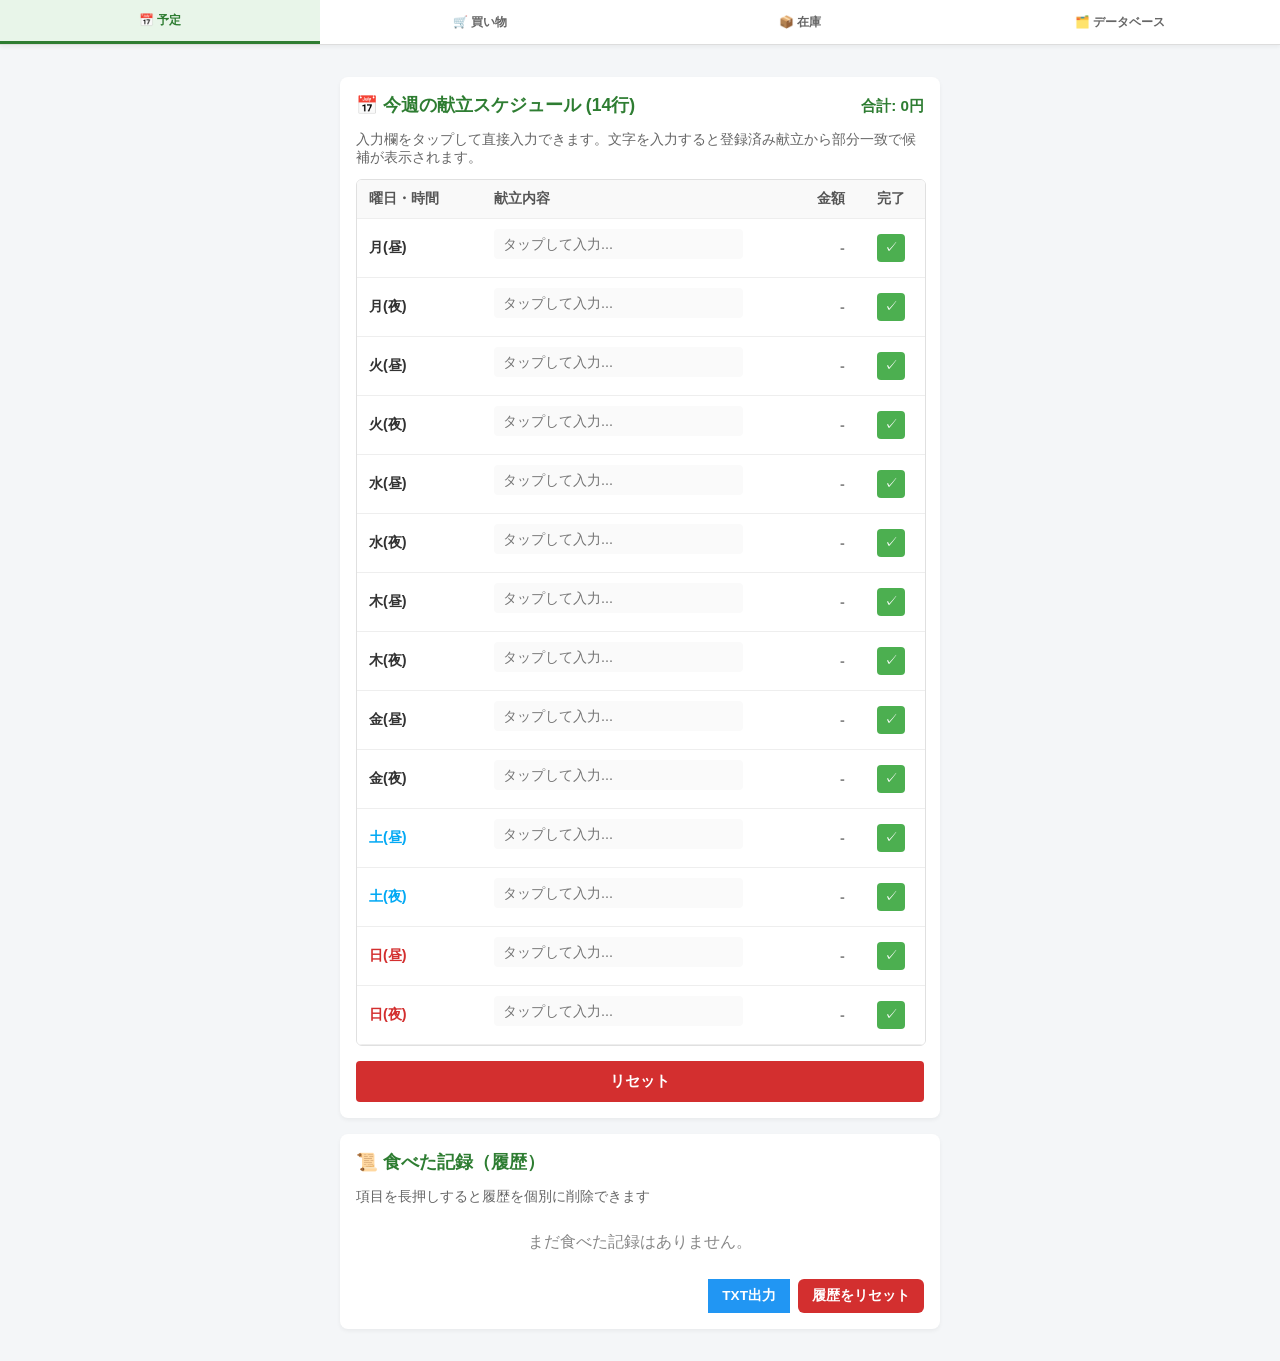
==== commit 36cf57b9: "Add files via upload" ====
--- a/index.html
+++ b/index.html
@@ -5,242 +5,74 @@
   <meta name="viewport" content="width=device-width, initial-scale=1.0">
   <title>献立・お買い物リスト・在庫スケジュール管理</title>
   <meta name="theme-color" content="#4CAF50">
-  <style>
-    body {
-      font-family: -apple-system, BlinkMacSystemFont, "Segoe UI", Roboto, sans-serif;
-      background-color: #f4f6f8;
-      color: #333;
-      margin: 0;
-      padding: 0;
-    }
-    .container {
-      max-width: 600px;
-      margin: 0 auto;
-      padding: 16px;
-    }
-    .tab-bar {
-      display: flex;
-      background: white;
-      border-bottom: 1px solid #ddd;
-      position: sticky;
-      top: 0;
-      z-index: 100;
-      box-shadow: 0 2px 4px rgba(0,0,0,0.05);
-    }
-    .tab-btn {
-      flex: 1;
-      padding: 12px 4px;
-      text-align: center;
-      background: white;
-      border: none;
-      font-size: 0.85rem;
-      font-weight: bold;
-      color: #666;
-      cursor: pointer;
-      transition: all 0.2s;
-    }
-    .tab-btn.active {
-      background: #e8f5e9;
-      color: #2e7d32;
-      border-bottom: 3px solid #2e7d32;
-    }
-    .tab-content {
-      display: none;
-      padding-top: 16px;
-    }
-    .tab-content.active {
-      display: block;
-    }
-    .card {
-      background: white;
-      border-radius: 8px;
-      padding: 16px;
-      box-shadow: 0 2px 4px rgba(0,0,0,0.05);
-      margin-bottom: 16px;
-    }
-    h2 { font-size: 1.1rem; color: #2e7d32; margin-top: 0; }
-    .subtitle { font-size: 0.85rem; color: #666; margin-bottom: 12px; }
-    .primary-btn {
-      background: #4CAF50;
-      color: white;
-      border: none;
-      border-radius: 4px;
-      padding: 10px;
-      font-weight: bold;
-      cursor: pointer;
-      width: 100%;
-      font-size: 0.95rem;
-    }
-    .primary-btn:hover { background: #388E3C; }
-    .secondary-btn {
-      background: #f1f3f4;
-      color: #333;
-      border: 1px solid #ccc;
-      border-radius: 4px;
-      padding: 8px;
-      font-weight: bold;
-      cursor: pointer;
-      width: 100%;
-      font-size: 0.9rem;
-    }
-    input, select, textarea {
-      font-size: 0.95rem;
-      padding: 8px;
-      border: 1px solid #ccc;
-      border-radius: 4px;
-      box-sizing: border-box;
-      width: 100%;
-      margin-bottom: 8px;
-    }
-    .edit-row { display: flex; gap: 8px; margin-bottom: 8px; }
-    .select-list, .shopping-list { list-style: none; padding: 0; margin: 0; }
-    .list-item, .select-item {
-      display: flex;
-      justify-content: space-between;
-      align-items: center;
-      padding: 10px 8px;
-      border-bottom: 1px solid #eee;
-    }
-    .shopping-item.completed {
-      background: #f1f3f4;
-      color: #888;
-      text-decoration: line-through;
-    }
-    .qty-controls {
-      display: flex;
-      align-items: center;
-      gap: 6px;
-    }
-    .qty-btn {
-      background: #ddd;
-      border: none;
-      width: 26px;
-      height: 26px;
-      border-radius: 4px;
-      font-weight: bold;
-      cursor: pointer;
-      display: flex;
-      align-items: center;
-      justify-content: center;
-      font-size: 0.9rem;
-    }
-    .qty-btn:hover { background: #ccc; }
-    .qty-num {
-      font-weight: bold;
-      min-width: 20px;
-      text-align: center;
-      font-size: 0.9rem;
-    }
-    
-    .schedule-row-simple {
-      display: flex;
-      justify-content: space-between;
-      align-items: center;
-      padding: 10px 12px;
-      border: 1px solid #e0e0e0;
-      border-radius: 6px;
-      margin-bottom: 8px;
-      background: #fff;
-      cursor: pointer;
-      user-select: none;
-    }
-    .schedule-row-simple.completed {
-      background: #f1f3f4;
-      color: #888;
-      border-color: #ddd;
-      text-decoration: line-through;
-    }
-    .schedule-controls { display: flex; gap: 6px; align-items: center; }
-    .select-mini { padding: 4px 6px; border-radius: 4px; border: 1px solid #ccc; font-size: 0.85rem; background: #fff; width: auto; margin: 0; }
-    .btn-del-sm { background: #ff7043; color: white; border: none; border-radius: 4px; width: 26px; height: 26px; font-size: 0.8rem; cursor: pointer; display: flex; align-items: center; justify-content: center; }
-    
-    .accordion-group {
-      margin-bottom: 10px;
-      border: 1px solid #e0e0e0;
-      border-radius: 6px;
-      overflow: hidden;
-    }
-    .accordion-header {
-      background: #f9f9f9;
-      padding: 10px 14px;
-      font-weight: bold;
-      cursor: pointer;
-      display: flex;
-      justify-content: space-between;
-      align-items: center;
-      font-size: 0.95rem;
-    }
-    .accordion-content { display: none; padding: 10px 14px; background: #fff; border-top: 1px solid #e0e0e0; }
-    .accordion-content.open { display: block; }
-    .history-row { display: flex; justify-content: space-between; align-items: center; padding: 6px 0; border-bottom: 1px dashed #eee; font-size: 0.9rem; cursor: pointer; user-select: none; }
-    .footer-actions { display: flex; justify-content: space-between; margin-top: 12px; gap: 8px; }
-    .btn-danger { background: #d32f2f; color: white; border: none; padding: 8px 14px; border-radius: 6px; font-size: 0.85rem; cursor: pointer; font-weight: bold; width: auto; }
-
-    /* モーダルポップアップ用スタイル */
-    .modal-overlay {
-      position: fixed;
-      top: 0; left: 0; width: 100%; height: 100%;
-      background: rgba(0,0,0,0.4);
-      display: none;
-      justify-content: center;
-      align-items: center;
-      z-index: 1000;
-    }
-    .modal-box {
-      background: white;
-      padding: 20px;
-      border-radius: 10px;
-      width: 90%;
-      max-width: 320px;
-      box-shadow: 0 4px 12px rgba(0,0,0,0.15);
-      text-align: center;
-    }
-    .modal-box h3 { margin-top: 0; color: #2e7d32; font-size: 1.1rem; }
-  </style>
+  <link rel="stylesheet" href="style.css">
 </head>
 <body>
 
+  <!-- タブバー -->
   <div class="tab-bar">
-    <button id="tabBtn1" class="tab-btn active" onclick="switchTab('tab1')">🛒 買い物</button>
-    <button id="tabBtn2" class="tab-btn" onclick="switchTab('tab2')">🥦 食材登録</button>
-    <button id="tabBtn3" class="tab-btn" onclick="switchTab('tab3')">📝 献立</button>
-    <button id="tabBtn4" class="tab-btn" onclick="switchTab('tab4')">📦 在庫</button>
-    <button id="tabBtn5" class="tab-btn" onclick="switchTab('tab5')">📅 予定・履歴</button>
+    <button id="tabBtn1" class="tab-btn active" onclick="switchTab('tab1')">📅 予定</button>
+    <button id="tabBtn2" class="tab-btn" onclick="switchTab('tab2')">🛒 買い物</button>
+    <button id="tabBtn5" class="tab-btn" onclick="switchTab('tab5')">📦 在庫</button>
+    <button id="tabBtn3" class="tab-btn" onclick="switchTab('tab3')">🗂️ データベース</button>
   </div>
 
   <div class="container">
-    <!-- タブ1: 買い物リスト作成 -->
+    <!-- タブ1: 予定・履歴 -->
     <div id="tab1" class="tab-content active">
-      <div id="menuSelectCard" class="card">
-        <h2>献立・食材を選んでリスト作成</h2>
-        <p class="subtitle">作りたい献立や足りない食材を選んでください</p>
+      <div class="card">
+        <div style="display: flex; justify-content: space-between; align-items: baseline; margin-bottom: 4px;">
+          <h2 style="margin: 0;">📅 今週の献立スケジュール (14行)</h2>
+          <div style="font-size: 0.95rem; font-weight: bold; color: #2e7d32;">
+            合計: <span id="totalSchedulePrice">0</span>円
+          </div>
+        </div>
+        <p class="subtitle">入力欄をタップして直接入力できます。文字を入力すると登録済み献立から部分一致で候補が表示されます。</p>
         
-        <div class="sub-tab-bar" style="display: flex; margin-bottom: 15px; border-bottom: 2px solid #ddd;">
-          <button type="button" id="subTabMenuBtn" class="sub-tab-btn active" onclick="switchSubTab('menu')" style="flex: 1; padding: 10px; background: none; border: none; font-weight: bold; cursor: pointer; border-bottom: 3px solid #4CAF50; color: #4CAF50;">献立から選ぶ</button>
-          <button type="button" id="subTabIngBtn" class="sub-tab-btn" onclick="switchSubTab('ing')" style="flex: 1; padding: 10px; background: none; border: none; font-weight: bold; cursor: pointer; color: #666;">食材一覧から選ぶ</button>
-        </div>
-
-        <div id="subTabMenuContent" class="sub-tab-content" style="display: block;">
-          <div id="menuList" class="select-list"></div>
-        </div>
-
-        <div id="subTabIngContent" class="sub-tab-content" style="display: none;">
-          <div id="selectIngList" class="select-list"></div>
-        </div>
-
-        <div id="selectedItemsSummary" class="selected-summary-box" style="margin-top: 15px; background: #f0f7f4; border: 1px solid #c8e6c9; border-radius: 6px; padding: 12px;">
-          <p class="summary-empty">選択中の項目はありません</p>
-        </div>
-
-        <button type="button" onclick="generateShoppingList()" class="primary-btn" style="margin-top: 15px;">お買い物リストを作成する</button>
-      </div>
-
-      <div id="shoppingListCard" class="card" style="display: none;">
-        <div style="display: flex; justify-content: space-between; align-items: center; margin-bottom: 10px;">
+        <div class="schedule-table-wrapper">
+          <table class="schedule-table">
+            <thead>
+              <tr>
+                <th style="width: 22%;">曜日・時間</th>
+                <th style="width: 48%;">献立内容</th>
+                <th style="width: 18%; text-align: right;">金額</th>
+                <th style="width: 12%; text-align: center;">完了</th>
+              </tr>
+            </thead>
+            <tbody id="currentScheduleTableBody"></tbody>
+          </table>
+        </div>
+
+        <!-- スケジュール下部のリセットボタン -->
+        <div style="margin-top: 15px; text-align: center;">
+          <button type="button" class="btn-danger" onclick="resetAllSchedules()" style="padding: 10px; font-size: 0.95rem; width: 100%; border-radius: 4px; cursor: pointer;">リセット</button>
+        </div>
+      </div>
+
+      <div class="card">
+        <h2>📜 食べた記録（履歴）</h2>
+        <p class="subtitle">項目を長押しすると履歴を個別に削除できます</p>
+        <div id="historyListContainer"></div>
+        <div class="footer-actions" style="margin-top: 12px;">
+          <button class="btn-secondary-action" onclick="exportHistoryTxt()">TXT出力</button>
+          <button class="btn-danger" onclick="clearHistory()">履歴をリセット</button>
+        </div>
+      </div>
+    </div>
+
+    <!-- タブ2: お買い物リスト -->
+    <div id="tab2" class="tab-content">
+      
+      <!-- デフォルト表示されるお買い物リスト画面 -->
+      <div id="shoppingListCard" class="card">
+        <div style="display: flex; justify-content: space-between; align-items: center; margin-bottom: 10px; flex-wrap: wrap; gap: 6px;">
           <h2 style="margin: 0;">お買い物リスト</h2>
-          <button type="button" onclick="backToMenuSelect()" style="background: #78909c; color: white; border: none; border-radius: 4px; padding: 6px 12px; font-weight: bold; cursor: pointer; font-size: 0.85rem;">← 選択画面に戻る</button>
-        </div>
-        <p class="subtitle">タップでグレーアウト / 長押しで数量変更や削除</p>
+          <div style="display: flex; gap: 6px;">
+            <button type="button" onclick="generateShoppingListFromSchedule()" style="background: #0288d1; color: white; border: none; border-radius: 4px; padding: 6px 10px; font-weight: bold; cursor: pointer; font-size: 0.8rem;">📥 予定から読み込む</button>
+            <button type="button" onclick="openMenuSelect()" style="background: #4CAF50; color: white; border: none; border-radius: 4px; padding: 6px 10px; font-weight: bold; cursor: pointer; font-size: 0.8rem;">＋ 献立・食材を追加</button>
+          </div>
+        </div>
+        <p class="subtitle">「予定から読み込む」ボタンを押すと今週のスケジュールからリストが生成されます。タップでグレーアウト / 長押しで数量変更や削除</p>
         
         <div class="summary-box" style="background: #fff; border: 1px solid #e0e0e0; border-radius: 8px; padding: 12px; margin-bottom: 15px;">
           <div style="display: flex; justify-content: space-between; font-size: 0.9rem; color: #555; margin-bottom: 4px;">
@@ -259,113 +91,157 @@
 
         <ul id="shoppingList" class="shopping-list"></ul>
 
-        <button type="button" onclick="sendToStock()" class="primary-btn" style="background: #2196F3; margin-top: 15px;">📦 在庫に追加</button>
-      </div>
-    </div>
-
-    <!-- タブ2: 食材登録 -->
-    <div id="tab2" class="tab-content">
-      <div class="card">
-        <h2>新しい食材の登録</h2>
-        <p class="subtitle">よく使う食材や単体をあらかじめ登録しておけます</p>
-        <div class="edit-row">
-          <input type="text" id="masterIngName" placeholder="食材名 (例: 豚肉)" style="width: 55%; margin: 0;">
-          <input type="number" id="masterIngPrice" placeholder="価格 (円)" style="width: 45%; margin: 0;">
-        </div>
-        <button type="button" onclick="saveMasterIngredient()" class="primary-btn" style="margin-top: 8px;">食材を登録する</button>
-      </div>
-
-      <div class="card">
-        <h2>🥦 食材の一括登録</h2>
-        <p class="subtitle">「食材名 価格」のリストをまとめて貼り付けて登録できます。</p>
-        <textarea id="bulkIngInput" placeholder="例：&#13;&#10;にんじん 120&#13;&#10;玉ねぎ 100" style="width: 100%; height: 80px; padding: 8px; margin-bottom: 8px; box-sizing: border-box;"></textarea>
-        <button type="button" onclick="saveBulkIngredients()" class="primary-btn" style="background: #2e7d32;">まとめて登録する</button>
-      </div>
-
-      <div class="card">
-        <h2>登録済み食材一覧</h2>
-        <div id="masterIngList"></div>
-      </div>
-
-      <div class="card" style="background: #f9f9f9; border: 1px dashed #ccc;">
-        <h3>💾 データ共有・バックアップ</h3>
-        <p style="font-size: 0.85rem; color: #666; margin-bottom: 12px;">データをファイルで書き出したり、読み込んで共有できます。</p>
-        <div style="display: flex; gap: 10px; flex-wrap: wrap;">
-          <button type="button" onclick="exportBackupData()" style="flex: 1; background: #2196F3; color: white; border: none; border-radius: 4px; padding: 10px; font-weight: bold; cursor: pointer;">📤 データを書き出す</button>
-          <label style="flex: 1; background: #4CAF50; color: white; border-radius: 4px; padding: 10px; font-weight: bold; cursor: pointer; text-align: center; display: inline-block;">
-            📥 データを読み込む
-            <input type="file" id="importFile" accept=".json,.txt" onchange="importBackupData(event)" style="display: none;">
-          </label>
-        </div>
-      </div>
-    </div>
-
-    <!-- タブ3: 献立登録 -->
-    <div id="tab3" class="tab-content">
-      <div class="card">
-        <h2>献立の登録</h2>
-        <p class="subtitle">献立名と、必要な材料・価格を入力してください</p>
-        <label>献立名</label>
-        <input type="text" id="menuName" placeholder="例: カレーライス">
+        <button type="button" onclick="sendToStock()" class="primary-btn" style="background: #2196F3; margin-top: 15px;">在庫に追加</button>
+      </div>
+
+      <!-- 選択・追加用画面 -->
+      <div id="menuSelectCard" class="card" style="display: none; position: relative; padding-bottom: 130px; box-sizing: border-box;">
+        <div style="display: flex; justify-content: space-between; align-items: center; margin-bottom: 10px;">
+          <h2 style="margin: 0;">献立・食材の選択追加</h2>
+          <button type="button" onclick="backToShoppingMain()" style="background: #78909c; color: white; border: none; border-radius: 4px; padding: 6px 12px; font-weight: bold; cursor: pointer; font-size: 0.85rem;">← お買い物リストに戻る</button>
+        </div>
+        <p class="subtitle">リストに追加したい献立や食材を選んでください</p>
         
-        <label style="margin-top: 10px; display: block;">材料と価格</label>
-        <div id="ingredientInputs"></div>
-        
-        <button type="button" onclick="addIngredientRow()" class="secondary-btn" style="margin-top: 5px;">＋ 材料入力行を追加</button>
-        <button type="button" onclick="saveMenu()" class="primary-btn" style="margin-top: 15px;">献立を保存する</button>
-      </div>
-
-      <div class="card">
-        <h2>登録済み献立の管理</h2>
-        <p class="subtitle">項目を長押しすると、その下にコピーが作成されます</p>
-        <div id="manageMenuList"></div>
-      </div>
-    </div>
-
-    <!-- タブ4: 在庫管理 -->
-    <div id="tab4" class="tab-content">
+        <div class="sub-tab-bar" style="display: flex; margin-bottom: 15px; border-bottom: 2px solid #ddd;">
+          <button type="button" id="subTabMenuBtn" class="sub-tab-btn active" onclick="switchSubTab('menu')" style="flex: 1; padding: 10px; background: none; border: none; font-weight: bold; cursor: pointer; border-bottom: 3px solid #4CAF50; color: #4CAF50;">献立から選ぶ</button>
+          <button type="button" id="subTabIngBtn" class="sub-tab-btn" onclick="switchSubTab('ing')" style="flex: 1; padding: 10px; background: none; border: none; font-weight: bold; cursor: pointer; color: #666;">食材一覧から選ぶ</button>
+        </div>
+
+        <!-- 各種リストが表示されるエリア -->
+        <div id="subTabMenuContent" class="sub-tab-content" style="display: block;">
+          <div id="menuList" class="select-list"></div>
+        </div>
+        <div id="subTabIngContent" class="sub-tab-content" style="display: none;">
+          <div id="selectIngList" class="select-list"></div>
+        </div>
+
+        <!-- 選択画面専用の下部固定エリア -->
+        <div class="fixed-bottom-action" style="position: fixed; bottom: 0; left: 0; width: 100%; background: #ffffff; box-shadow: 0 -2px 10px rgba(0,0,0,0.1); padding: 12px 16px; box-sizing: border-box; z-index: 100;">
+          <div id="selectedItemsSummary" class="selected-summary-box" style="margin-bottom: 8px; background: #f0f7f4; border: 1px solid #c8e6c9; border-radius: 6px; padding: 10px; max-height: 80px; overflow-y: auto;">
+            <p class="summary-empty" style="margin:0; color:#666; font-size:0.9rem;">選択中の項目はありません</p>
+          </div>
+          <button type="button" onclick="addSelectedItemsToShoppingList()" class="primary-btn" style="width: 100%; margin: 0; padding: 12px; font-size: 1rem;">選択した項目を追加する</button>
+        </div>
+
+      </div>
+
+    </div>
+
+    <!-- タブ5: 在庫管理 -->
+    <div id="tab5" class="tab-content">
       <div class="card">
         <h2>🥦 食材在庫リスト</h2>
-        <p class="subtitle">買い物リストから追加された食材の在庫状況を確認できます</p>
-        <div id="stockListContainer"></div>
-      </div>
-    </div>
-
-    <!-- タブ5: 予定・履歴 -->
-    <div id="tab5" class="tab-content">
-      <div class="card">
-        <h2>📅 今週の献立スケジュール</h2>
-        <p class="subtitle">タップで完了/未完了の切り替え、長押しでコピーされます</p>
-        <div id="currentScheduleList"></div>
-        <div class="footer-actions">
-          <span style="font-size: 0.75rem; color: #666;">空欄からは登録済みの献立を追加できます</span>
-          <button class="btn-danger" onclick="removeCompletedSchedules()">完了分を削除</button>
-        </div>
-      </div>
-
-      <div class="card">
-        <h2>📜 食べた記録（履歴）</h2>
-        <p class="subtitle">項目を長押しすると履歴を個別に削除できます</p>
-        <div id="historyListContainer"></div>
-        <div class="footer-actions" style="justify-content: flex-end; margin-top: 12px;">
-          <button class="btn-danger" onclick="clearHistory()">履歴をリセット</button>
-        </div>
-      </div>
-    </div>
-  </div>
-
-  <!-- 買い物リスト編集用ポップアウト（モーダル） -->
+        <p class="subtitle">在庫があるものが上に、0のものが下に表示されます</p>
+        <div id="stockListContainer" style="margin-bottom: 15px;"></div>
+        
+        <!-- 在庫タブ最下部のリセットボタン -->
+        <div style="text-align: center;">
+          <button type="button" class="btn-danger" onclick="resetAllStock()" style="padding: 10px; font-size: 0.95rem; width: 100%; border-radius: 4px; cursor: pointer;">在庫をリセット</button>
+        </div>
+      </div>
+    </div>
+
+    <!-- タブ3: データベース（食材・献立・外食の統合タブ） -->
+    <div id="tab3" class="tab-content">
+      <!-- データベース内のサブタブ切り替えボタン -->
+      <div style="display: flex; background: #fff; border-radius: 8px; margin-bottom: 15px; box-shadow: 0 1px 3px rgba(0,0,0,0.1); overflow: hidden;">
+        <button type="button" id="dbSubTabIngBtn" class="db-sub-tab-btn active" onclick="switchDbSubTab('ing')" style="flex: 1; padding: 12px 8px; background: #4CAF50; color: white; border: none; font-weight: bold; cursor: pointer; font-size: 0.9rem;">🥦 食材</button>
+        <button type="button" id="dbSubTabMenuBtn" class="db-sub-tab-btn" onclick="switchDbSubTab('menu')" style="flex: 1; padding: 12px 8px; background: #f5f5f5; color: #666; border: none; font-weight: bold; cursor: pointer; font-size: 0.9rem;">📝 献立</button>
+        <button type="button" id="dbSubTabEatBtn" class="db-sub-tab-btn" onclick="switchDbSubTab('eat')" style="flex: 1; padding: 12px 8px; background: #f5f5f5; color: #666; border: none; font-weight: bold; cursor: pointer; font-size: 0.9rem;">🍽️ 外食</button>
+      </div>
+
+      <!-- 子タブ1: 食材登録・一覧 -->
+      <div id="dbSubTabIngContent" class="db-sub-tab-content">
+        <div class="card">
+          <h2>新しい食材の登録</h2>
+          <p class="subtitle">よく使う食材や単体をあらかじめ登録しておけます</p>
+          <div class="edit-row">
+            <input type="text" id="masterIngName" placeholder="食材名 (例: 豚肉)" style="width: 55%; margin: 0;">
+            <input type="number" id="masterIngPrice" placeholder="価格 (円)" style="width: 45%; margin: 0;">
+          </div>
+          <button type="button" onclick="saveMasterIngredient()" class="primary-btn" style="margin-top: 8px;">食材を登録する</button>
+        </div>
+
+        <div class="card">
+          <h2>🥦 食材の一括登録</h2>
+          <p class="subtitle">「食材名 価格」のリストをまとめて貼り付けて登録できます。</p>
+          <textarea id="bulkIngInput" placeholder="例：&#13;&#10;にんじん 120&#13;&#10;玉ねぎ 100" style="width: 100%; height: 80px; padding: 8px; margin-bottom: 8px; box-sizing: border-box;"></textarea>
+          <button type="button" onclick="saveBulkIngredients()" class="primary-btn" style="background: #2e7d32;">まとめて登録する</button>
+        </div>
+
+        <div class="card">
+          <h2>登録済み食材一覧</h2>
+          <p class="subtitle" style="margin-bottom: 8px;">項目を長押しすると編集・削除ができます</p>
+          <div id="masterIngList"></div>
+        </div>
+
+        <div class="card" style="background: #f9f9f9; border: 1px dashed #ccc;">
+          <h3>💾 データ共有・バックアップ</h3>
+          <p style="font-size: 0.85rem; color: #666; margin-bottom: 12px;">データをファイルで書き出したり、読み込んで共有できます。</p>
+          <div style="display: flex; gap: 10px; flex-wrap: wrap;">
+            <button type="button" onclick="exportBackupData()" style="flex: 1; background: #2196F3; color: white; border: none; border-radius: 4px; padding: 10px; font-weight: bold; cursor: pointer;">📤 データを書き出す</button>
+            <label style="flex: 1; background: #4CAF50; color: white; border-radius: 4px; padding: 10px; font-weight: bold; cursor: pointer; text-align: center; display: inline-block;">
+              📥 データを読み込む
+              <input type="file" id="importFile" accept=".json,.txt" onchange="importBackupData(event)" style="display: none;">
+            </label>
+          </div>
+        </div>
+      </div>
+
+      <!-- 子タブ2: 献立登録・一覧 -->
+      <div id="dbSubTabMenuContent" class="db-sub-tab-content" style="display: none;">
+        <div class="card">
+          <h2>献立の登録</h2>
+          <p class="subtitle">献立名と、必要な材料・価格を入力してください</p>
+          <label>献立名</label>
+          <input type="text" id="menuName" placeholder="例: カレーライス">
+          
+          <label style="margin-top: 10px; display: block;">材料と価格</label>
+          <div id="ingredientInputs"></div>
+          
+          <button type="button" onclick="addIngredientRow()" class="secondary-btn" style="margin-top: 5px;">＋ 材料入力行を追加</button>
+          <button type="button" onclick="saveMenu()" class="primary-btn" style="margin-top: 15px;">献立を保存する</button>
+        </div>
+
+        <div class="card">
+          <h2>登録済み献立の管理</h2>
+          <p class="subtitle">項目を長押しすると編集や削除ができます</p>
+          <div id="manageMenuList"></div>
+        </div>
+      </div>
+
+      <!-- 子タブ3: 外食登録・一覧 -->
+      <div id="dbSubTabEatContent" class="db-sub-tab-content" style="display: none;">
+        <div class="card">
+          <h2>🍽️ 外食店舗・予算の登録</h2>
+          <p class="subtitle">よく行くお店や外食先の名前と、目安の価格（1人分など）を登録できます</p>
+          <div class="edit-row">
+            <input type="text" id="eatOutStoreName" placeholder="店舗名 (例: 〇〇寿司)" style="width: 55%; margin: 0;">
+            <input type="number" id="eatOutStorePrice" placeholder="価格 (円)" style="width: 45%; margin: 0;">
+          </div>
+          <button type="button" onclick="saveEatOutStore()" class="primary-btn" style="margin-top: 8px;">外食店舗を登録する</button>
+        </div>
+
+        <div class="card">
+          <h2>登録済み外食店舗一覧</h2>
+          <p class="subtitle" style="margin-bottom: 8px;">項目を長押しすると編集・削除ができます</p>
+          <div id="eatOutStoreList"></div>
+        </div>
+      </div>
+
+    </div>
+  </div>
+
+  <!-- モーダル各種 -->
   <div id="shoppingEditModal" class="modal-overlay" onclick="closeShoppingModal(event)">
     <div class="modal-box" onclick="event.stopPropagation()">
       <h3 id="modalItemName">食材名</h3>
       <p style="font-size: 0.85rem; color: #666; margin-bottom: 15px;">数量の変更またはリストからの削除を行います</p>
-      
       <div style="display: flex; justify-content: center; align-items: center; gap: 12px; margin-bottom: 20px;">
         <button type="button" class="qty-btn" style="width: 36px; height: 36px; font-size: 1.2rem;" onclick="modalChangeQty(-1)">-</button>
         <span id="modalItemQty" class="qty-num" style="font-size: 1.2rem; min-width: 30px;">1</span>
         <button type="button" class="qty-btn" style="width: 36px; height: 36px; font-size: 1.2rem;" onclick="modalChangeQty(1)">+</button>
       </div>
-
       <div style="display: flex; gap: 10px;">
         <button type="button" class="secondary-btn" style="flex: 1;" onclick="closeShoppingModal()">閉じる</button>
         <button type="button" class="btn-danger" style="flex: 1; padding: 8px; border-radius: 4px;" onclick="modalDeleteShoppingItem()">リストから削除</button>
@@ -373,825 +249,55 @@
     </div>
   </div>
 
-  <script>
-    let masterIngredients = JSON.parse(localStorage.getItem('masterIngredients')) || [];
-    let menus = JSON.parse(localStorage.getItem('menus')) || [];
-    let shoppingList = JSON.parse(localStorage.getItem('shoppingList')) || [];
-    let stockList = JSON.parse(localStorage.getItem('stockList')) || [];
-    let currentSchedules = JSON.parse(localStorage.getItem('currentSchedules')) || [];
-    let historyRecords = JSON.parse(localStorage.getItem('historyRecords')) || [];
-    let pendingSchedules = JSON.parse(localStorage.getItem('pendingSchedules')) || [];
-
-    let editingShoppingIndex = null;
-    let unitPrices = {};
-
-    const daysList = ['月', '火', '水', '木', '金', '土', '日', '未定'];
-    const timesList = ['朝', '昼', '夜', '間食'];
-
-    function switchTab(tabId) {
-      document.querySelectorAll('.tab-content').forEach(el => el.classList.remove('active'));
-      document.querySelectorAll('.tab-btn').forEach(el => el.classList.remove('active'));
-      
-      document.getElementById(tabId).classList.add('active');
-      document.getElementById('tabBtn' + tabId.replace('tab', '')).classList.add('active');
-
-      if (tabId === 'tab1') {
-        renderMenuSelect();
-        renderSelectIngredients();
-      } else if (tabId === 'tab2') {
-        renderMasterIngredients();
-      } else if (tabId === 'tab3') {
-        renderManageMenus();
-      } else if (tabId === 'tab4') {
-        renderStock();
-      } else if (tabId === 'tab5') {
-        renderSchedule();
-        renderHistory();
-      }
-    }
-
-    function switchSubTab(sub) {
-      const isMenu = sub === 'menu';
-      document.getElementById('subTabMenuContent').style.display = isMenu ? 'block' : 'none';
-      document.getElementById('subTabIngContent').style.display = isMenu ? 'none' : 'block';
-      document.getElementById('subTabMenuBtn').style.borderBottom = isMenu ? '3px solid #4CAF50' : 'none';
-      document.getElementById('subTabMenuBtn').style.color = isMenu ? '#4CAF50' : '#666';
-      document.getElementById('subTabIngBtn').style.borderBottom = !isMenu ? '3px solid #4CAF50' : 'none';
-      document.getElementById('subTabIngBtn').style.color = !isMenu ? '#4CAF50' : '#666';
-    }
-
-    function renderMenuSelect() {
-      const container = document.getElementById('menuList');
-      if (menus.length === 0) {
-        container.innerHTML = '<p style="color:#888; text-align:center;">登録されている献立がありません。「献立」タブから登録してください。</p>';
-        return;
-      }
-      container.innerHTML = menus.map((menu, mIdx) => `
-        <div class="select-item">
-          <label style="cursor:pointer; display:flex; align-items:center; flex:1; margin:0;">
-            <input type="checkbox" class="menu-checkbox" value="${mIdx}" onchange="toggleQtyControls(this, 'menu-qty-${mIdx}')" style="width:auto; margin-right:8px;">
-            <span style="font-weight:500;">${menu.name}</span>
-            <span style="font-size:0.8rem; color:#666; margin-left:6px;">(${menu.ingredients.length}品)</span>
-          </label>
-          <div id="menu-qty-${mIdx}" class="qty-controls" style="display:none;">
-            <button type="button" class="qty-btn" onclick="changeQty('menu-qty-num-${mIdx}', -1)">-</button>
-            <span id="menu-qty-num-${mIdx}" class="qty-num">1</span>
-            <button type="button" class="qty-btn" onclick="changeQty('menu-qty-num-${mIdx}', 1)">+</button>
-          </div>
-        </div>
-      `).join('');
-    }
-
-    function renderSelectIngredients() {
-      const container = document.getElementById('selectIngList');
-      if (masterIngredients.length === 0) {
-        container.innerHTML = '<p style="color:#888; text-align:center;">登録されている食材がありません。「食材登録」タブから登録してください。</p>';
-        return;
-      }
-      container.innerHTML = masterIngredients.map((ing, iIdx) => `
-        <div class="select-item">
-          <label style="cursor:pointer; display:flex; align-items:center; flex:1; margin:0;">
-            <input type="checkbox" class="ing-checkbox" value="${iIdx}" onchange="toggleQtyControls(this, 'ing-qty-${iIdx}')" style="width:auto; margin-right:8px;">
-            <span style="font-weight:500;">${ing.name}</span>
-            <span style="font-size:0.85rem; color:#2e7d32; font-weight:bold; margin-left:6px;">${ing.price ? ing.price + '円' : ''}</span>
-          </label>
-          <div id="ing-qty-${iIdx}" class="qty-controls" style="display:none;">
-            <button type="button" class="qty-btn" onclick="changeQty('ing-qty-num-${iIdx}', -1)">-</button>
-            <span id="ing-qty-num-${iIdx}" class="qty-num">1</span>
-            <button type="button" class="qty-btn" onclick="changeQty('ing-qty-num-${iIdx}', 1)">+</button>
-          </div>
-        </div>
-      `).join('');
-    }
-
-    function toggleQtyControls(checkbox, controlId) {
-      const controlBox = document.getElementById(controlId);
-      if (checkbox.checked) {
-        controlBox.style.display = 'flex';
-      } else {
-        controlBox.style.display = 'none';
-      }
-      updateSummary();
-    }
-
-    function changeQty(numId, amount) {
-      const numSpan = document.getElementById(numId);
-      let current = parseInt(numSpan.textContent) || 1;
-      current += amount;
-      if (current < 1) current = 1;
-      numSpan.textContent = current;
-      updateSummary();
-    }
-
-    function updateSummary() {
-      const summaryBox = document.getElementById('selectedItemsSummary');
-      const checkedMenus = Array.from(document.querySelectorAll('.menu-checkbox:checked'));
-      const checkedIngs = Array.from(document.querySelectorAll('.ing-checkbox:checked'));
-
-      if (checkedMenus.length === 0 && checkedIngs.length === 0) {
-        summaryBox.innerHTML = '<p class="summary-empty" style="margin:0; color:#666; font-size:0.9rem;">選択中の項目はありません</p>';
-        return;
-      }
-
-      let html = '<strong style="font-size:0.9rem; color:#2e7d32;">選択中:</strong><ul style="margin:4px 0 0 20px; padding:0; font-size:0.9rem;">';
-      
-      checkedMenus.forEach(el => {
-        const m = menus[el.value];
-        const qty = document.getElementById(`menu-qty-num-${el.value}`).textContent;
-        html += `<li>献立: ${m.name} × ${qty}</li>`;
-      });
-      
-      checkedIngs.forEach(el => {
-        const i = masterIngredients[el.value];
-        const qty = document.getElementById(`ing-qty-num-${el.value}`).textContent;
-        html += `<li>食材: ${i.name} (${i.price || 0}円) × ${qty}</li>`;
-      });
-
-      html += '</ul>';
-      summaryBox.innerHTML = html;
-    }
-
-    function generateShoppingList() {
-      const checkedMenus = Array.from(document.querySelectorAll('.menu-checkbox:checked'));
-      const checkedIngs = Array.from(document.querySelectorAll('.ing-checkbox:checked'));
-
-      let rawItems = [];
-      let newSchedules = [];
-      
-      checkedMenus.forEach(el => {
-        const m = menus[el.value];
-        const qty = parseInt(document.getElementById(`menu-qty-num-${el.value}`).textContent) || 1;
-        
-        for (let q = 0; q < qty; q++) {
-          newSchedules.push({ name: m.name, day: '月', time: '夜', completed: false });
-        }
-
-        for (let q = 0; q < qty; q++) {
-          m.ingredients.forEach(i => {
-            rawItems.push({ name: i.name, price: i.price ? Number(i.price) : 0 });
-          });
-        }
-      });
-
-      checkedIngs.forEach(el => {
-        const i = masterIngredients[el.value];
-        const qty = parseInt(document.getElementById(`ing-qty-num-${el.value}`).textContent) || 1;
-        for (let q = 0; q < qty; q++) {
-          rawItems.push({ name: i.name, price: i.price ? Number(i.price) : 0 });
-        }
-      });
-
-      if (rawItems.length === 0 && newSchedules.length === 0) {
-        alert('アイテムが選択されていません。');
-        return;
-      }
-
-      let map = {};
-      unitPrices = {};
-
-      rawItems.forEach(item => {
-        if (!map[item.name]) {
-          map[item.name] = { name: item.name, totalPrice: 0, qty: 0, completed: false };
-          unitPrices[item.name] = item.price > 0 ? item.price : 0;
-        } else {
-          if (item.price > 0 && unitPrices[item.name] === 0) {
-            unitPrices[item.name] = item.price;
-          }
-        }
-        map[item.name].qty += 1;
-      });
-
-      Object.keys(map).forEach(name => {
-        map[name].totalPrice = unitPrices[name] * map[name].qty;
-      });
-
-      shoppingList = Object.values(map);
-      localStorage.setItem('shoppingList', JSON.stringify(shoppingList));
-      localStorage.setItem('unitPrices', JSON.stringify(unitPrices));
-
-      pendingSchedules = newSchedules;
-      localStorage.setItem('pendingSchedules', JSON.stringify(pendingSchedules));
-      
-      document.getElementById('menuSelectCard').style.display = 'none';
-      document.getElementById('shoppingListCard').style.display = 'block';
-      renderShoppingListView();
-    }
-
-    function backToMenuSelect() {
-      document.getElementById('shoppingListCard').style.display = 'none';
-      document.getElementById('menuSelectCard').style.display = 'block';
-    }
-
-    function renderShoppingListView() {
-      unitPrices = JSON.parse(localStorage.getItem('unitPrices')) || {};
-      const container = document.getElementById('shoppingList');
-      
-      container.innerHTML = shoppingList.map((item, idx) => `
-        <li class="list-item shopping-item ${item.completed ? 'completed' : ''}" data-index="${idx}" style="cursor:pointer; user-select:none;">
-          <div style="font-weight:500;">
-            ${item.name} 
-            <span style="font-size:0.85rem; color:#666; margin-left:6px;">(×${item.qty})</span>
-          </div>
-          <span style="color:#2e7d32; font-weight:bold;">${item.totalPrice.toLocaleString()}円</span>
-        </li>
-      `).join('');
-
-      document.querySelectorAll('.shopping-item').forEach(item => {
-        let timer = null;
-        let isLongPress = false;
-        const idx = parseInt(item.getAttribute('data-index'));
-
-        const startLongPress = (e) => {
-          isLongPress = false;
-          timer = setTimeout(() => {
-            isLongPress = true;
-            openShoppingModal(idx);
-          }, 600);
-        };
-
-        const cancelLongPress = () => {
-          if (timer) {
-            clearTimeout(timer);
-            timer = null;
-          }
-        };
-
-        item.addEventListener('mousedown', startLongPress);
-        item.addEventListener('mouseup', (e) => {
-          cancelLongPress();
-          if (!isLongPress) toggleShoppingItem(idx);
-        });
-        item.addEventListener('mouseleave', cancelLongPress);
-
-        item.addEventListener('touchstart', startLongPress, { passive: true });
-        item.addEventListener('touchend', (e) => {
-          cancelLongPress();
-          if (!isLongPress) toggleShoppingItem(idx);
-        });
-        item.addEventListener('touchcancel', cancelLongPress);
-      });
-
-      let total = 0, purchased = 0;
-      shoppingList.forEach(i => {
-        const p = i.totalPrice || 0;
-        total += p;
-        if (i.completed) purchased += p;
-      });
-      const remaining = total - purchased;
-
-      document.getElementById('totalPrice').textContent = total.toLocaleString();
-      document.getElementById('totalTax').textContent = Math.floor(total * 1.1).toLocaleString();
-      document.getElementById('purchasedPrice').textContent = purchased.toLocaleString();
-      document.getElementById('purchasedTax').textContent = Math.floor(purchased * 1.1).toLocaleString();
-      document.getElementById('remainingPrice').textContent = remaining.toLocaleString();
-      document.getElementById('remainingTax').textContent = Math.floor(remaining * 1.1).toLocaleString();
-    }
-
-    function toggleShoppingItem(idx) {
-      shoppingList[idx].completed = !shoppingList[idx].completed;
-      localStorage.setItem('shoppingList', JSON.stringify(shoppingList));
-      renderShoppingListView();
-    }
-
-    function openShoppingModal(idx) {
-      editingShoppingIndex = idx;
-      const item = shoppingList[idx];
-      document.getElementById('modalItemName').textContent = item.name;
-      document.getElementById('modalItemQty').textContent = item.qty;
-      document.getElementById('shoppingEditModal').style.display = 'flex';
-      
-      if (navigator.vibrate) navigator.vibrate(50);
-    }
-
-    function closeShoppingModal() {
-      document.getElementById('shoppingEditModal').style.display = 'none';
-      editingShoppingIndex = null;
-    }
-
-    function modalChangeQty(amount) {
-      if (editingShoppingIndex === null) return;
-      let item = shoppingList[editingShoppingIndex];
-      item.qty += amount;
-      if (item.qty < 1) item.qty = 1;
-
-      let unit = unitPrices[item.name] || (item.totalPrice / (item.qty - amount > 0 ? item.qty - amount : 1));
-      item.totalPrice = Math.round(unit * item.qty);
-
-      document.getElementById('modalItemQty').textContent = item.qty;
-      localStorage.setItem('shoppingList', JSON.stringify(shoppingList));
-      renderShoppingListView();
-    }
-
-    function modalDeleteShoppingItem() {
-      if (editingShoppingIndex === null) return;
-      shoppingList.splice(editingShoppingIndex, 1);
-      localStorage.setItem('shoppingList', JSON.stringify(shoppingList));
-      closeShoppingModal();
-      renderShoppingListView();
-    }
-
-    function sendToStock() {
-      if (shoppingList.length === 0) {
-        alert('買い物リストに項目がありません。');
-        return;
-      }
-
-      shoppingList.forEach(item => {
-        let existing = stockList.find(s => s.name === item.name);
-        if (existing) {
-          existing.qty += item.qty;
-        } else {
-          stockList.push({ name: item.name, qty: item.qty });
-        }
-      });
-
-      localStorage.setItem('stockList', JSON.stringify(stockList));
-
-      if (pendingSchedules && pendingSchedules.length > 0) {
-        currentSchedules = currentSchedules.concat(pendingSchedules);
-        localStorage.setItem('currentSchedules', JSON.stringify(currentSchedules));
-        pendingSchedules = [];
-        localStorage.setItem('pendingSchedules', JSON.stringify(pendingSchedules));
-      }
-
-      alert('買い物リストのアイテムを在庫に追加し、今週のスケジュールに献立を入れました！');
-      switchTab('tab4');
-    }
-
-    function renderStock() {
-      const container = document.getElementById('stockListContainer');
-      if (stockList.length === 0) {
-        container.innerHTML = '<p style="color:#888; text-align:center; padding:20px 0;">現在、在庫はありません。<br>「買い物」タブから在庫に追加してください。</p>';
-        return;
-      }
-      container.innerHTML = stockList.map((item, idx) => `
-        <div class="list-item">
-          <span style="font-weight:500;">${item.name}</span>
-          <div class="qty-controls">
-            <button type="button" class="qty-btn" onclick="updateStockQty(${idx}, -1)">-</button>
-            <span class="qty-num">${item.qty}</span>
-            <button type="button" class="qty-btn" onclick="updateStockQty(${idx}, 1)">+</button>
-          </div>
-        </div>
-      `).join('');
-    }
-
-    function updateStockQty(idx, amount) {
-      stockList[idx].qty += amount;
-      if (stockList[idx].qty < 0) stockList[idx].qty = 0;
-      localStorage.setItem('stockList', JSON.stringify(stockList));
-      renderStock();
-    }
-
-    function saveMasterIngredient() {
-      const name = document.getElementById('masterIngName').value.trim();
-      const price = document.getElementById('masterIngPrice').value.trim();
-      if (!name) { alert('食材名を入力してください'); return; }
-      masterIngredients.push({ name, price: price ? Number(price) : null });
-      localStorage.setItem('masterIngredients', JSON.stringify(masterIngredients));
-      document.getElementById('masterIngName').value = '';
-      document.getElementById('masterIngPrice').value = '';
-      renderMasterIngredients();
-    }
-
-    function saveBulkIngredients() {
-      const text = document.getElementById('bulkIngInput').value.trim();
-      if (!text) { alert('テキストを入力してください'); return; }
-      text.split('\n').forEach(line => {
-        const parts = line.trim().split(/\s+/);
-        if (parts.length > 0 && parts[0]) {
-          const name = parts[0];
-          const price = parts[1] && !isNaN(parts[1]) ? Number(parts[1]) : null;
-          masterIngredients.push({ name, price });
-        }
-      });
-      localStorage.setItem('masterIngredients', JSON.stringify(masterIngredients));
-      document.getElementById('bulkIngInput').value = '';
-      renderMasterIngredients();
-      alert('一括登録しました！');
-    }
-
-    function renderMasterIngredients() {
-      const container = document.getElementById('masterIngList');
-      if (masterIngredients.length === 0) {
-        container.innerHTML = '<p style="color:#888; text-align:center;">登録食材はありません。</p>';
-        return;
-      }
-      container.innerHTML = masterIngredients.map((ing, idx) => `
-        <div class="list-item">
-          <span>${ing.name} <strong style="color:#2e7d32;">${ing.price ? ing.price + '円' : ''}</strong></span>
-          <button class="btn-del-sm" onclick="deleteMasterIng(${idx})">✕</button>
-        </div>
-      `).join('');
-    }
-
-    function deleteMasterIng(idx) {
-      masterIngredients.splice(idx, 1);
-      localStorage.setItem('masterIngredients', JSON.stringify(masterIngredients));
-      renderMasterIngredients();
-    }
-
-    function exportBackupData() {
-      const data = { masterIngredients, menus, shoppingList, stockList, currentSchedules, historyRecords, pendingSchedules, unitPrices };
-      const blob = new Blob([JSON.stringify(data, null, 2)], { type: 'application/json' });
-      const url = URL.createObjectURL(blob);
-      const a = document.createElement('a');
-      a.href = url;
-      a.download = 'kondate_backup.json';
-      a.click();
-    }
-
-    function importBackupData(event) {
-      const file = event.target.files[0];
-      if (!file) return;
-      const reader = new FileReader();
-      reader.onload = function(e) {
-        try {
-          const data = JSON.parse(e.target.result);
-          if (data.masterIngredients) masterIngredients = data.masterIngredients;
-          if (data.menus) menus = data.menus;
-          if (data.shoppingList) shoppingList = data.shoppingList;
-          if (data.stockList) stockList = data.stockList;
-          if (data.currentSchedules) currentSchedules = data.currentSchedules;
-          if (data.historyRecords) historyRecords = data.historyRecords;
-          if (data.pendingSchedules) pendingSchedules = data.pendingSchedules;
-          if (data.unitPrices) unitPrices = data.unitPrices;
-          
-          localStorage.setItem('masterIngredients', JSON.stringify(masterIngredients));
-          localStorage.setItem('menus', JSON.stringify(menus));
-          localStorage.setItem('shoppingList', JSON.stringify(shoppingList));
-          localStorage.setItem('stockList', JSON.stringify(stockList));
-          localStorage.setItem('currentSchedules', JSON.stringify(currentSchedules));
-          localStorage.setItem('historyRecords', JSON.stringify(historyRecords));
-          localStorage.setItem('pendingSchedules', JSON.stringify(pendingSchedules));
-          localStorage.setItem('unitPrices', JSON.stringify(unitPrices));
-          
-          alert('データを正常に読み込みました！');
-          switchTab('tab1');
-        } catch(err) {
-          alert('ファイルの読み込みに失敗しました。');
-        }
-      };
-      reader.readAsText(file);
-    }
-
-    function initIngredientInputs() {
-      const container = document.getElementById('ingredientInputs');
-      container.innerHTML = `
-        <div class="edit-row">
-          <input type="text" placeholder="材料名" class="row-ing-name" style="width:55%; margin:0;">
-          <input type="number" placeholder="価格" class="row-ing-price" style="width:45%; margin:0;">
-        </div>
-      `;
-    }
-    initIngredientInputs();
-
-    function addIngredientRow() {
-      const container = document.getElementById('ingredientInputs');
-      const div = document.createElement('div');
-      div.className = 'edit-row';
-      div.style.marginTop = '6px';
-      div.innerHTML = `
-        <input type="text" placeholder="材料名" class="row-ing-name" style="width:55%; margin:0;">
-        <input type="number" placeholder="価格" class="row-ing-price" style="width:45%; margin:0;">
-      `;
-      container.appendChild(div);
-    }
-
-    function saveMenu() {
-      const name = document.getElementById('menuName').value.trim();
-      if (!name) { alert('献立名を入力してください'); return; }
-      
-      const names = document.querySelectorAll('.row-ing-name');
-      const prices = document.querySelectorAll('.row-ing-price');
-      let ingredients = [];
-      for (let i = 0; i < names.length; i++) {
-        if (names[i].value.trim()) {
-          ingredients.push({
-            name: names[i].value.trim(),
-            price: prices[i].value.trim() ? Number(prices[i].value.trim()) : null
-          });
-        }
-      }
-
-      menus.push({ name, ingredients });
-      localStorage.setItem('menus', JSON.stringify(menus));
-      document.getElementById('menuName').value = '';
-      initIngredientInputs();
-      renderManageMenus();
-      alert('献立を保存しました！');
-    }
-
-    function renderManageMenus() {
-      const container = document.getElementById('manageMenuList');
-      if (menus.length === 0) {
-        container.innerHTML = '<p style="color:#888; text-align:center;">登録されている献立はありません。</p>';
-        return;
-      }
-      container.innerHTML = menus.map((menu, idx) => `
-        <div class="list-item menu-manage-item" data-index="${idx}" style="align-items:flex-start; cursor:pointer; user-select:none;" title="長押しするとコピーを作成します">
-          <div>
-            <strong>${menu.name}</strong>
-            <div style="font-size:0.8rem; color:#666;">材料: ${menu.ingredients.map(i => i.name).join(', ')}</div>
-          </div>
-          <button class="btn-del-sm" onclick="event.stopPropagation(); deleteMenu(${idx})">✕</button>
-        </div>
-      `).join('');
-
-      document.querySelectorAll('.menu-manage-item').forEach(item => {
-        let timer = null;
-        const idx = parseInt(item.getAttribute('data-index'));
-
-        const startLongPress = (e) => {
-          if (e.target.tagName === 'BUTTON' || e.target.closest('button')) return;
-          timer = setTimeout(() => {
-            duplicateMenu(idx);
-          }, 600);
-        };
-
-        const cancelLongPress = () => {
-          if (timer) {
-            clearTimeout(timer);
-            timer = null;
-          }
-        };
-
-        item.addEventListener('mousedown', startLongPress);
-        item.addEventListener('mouseup', cancelLongPress);
-        item.addEventListener('mouseleave', cancelLongPress);
-
-        item.addEventListener('touchstart', startLongPress, { passive: true });
-        item.addEventListener('touchend', cancelLongPress);
-        item.addEventListener('touchcancel', cancelLongPress);
-      });
-    }
-
-    function duplicateMenu(idx) {
-      const target = menus[idx];
-      if (!target) return;
-
-      const duplicated = JSON.parse(JSON.stringify(target));
-      duplicated.name = target.name + 'のコピー';
-
-      menus.splice(idx + 1, 0, duplicated);
-      localStorage.setItem('menus', JSON.stringify(menus));
-      renderManageMenus();
-      
-      if (navigator.vibrate) navigator.vibrate(50);
-    }
-
-    function deleteMenu(idx) {
-      menus.splice(idx, 1);
-      localStorage.setItem('menus', JSON.stringify(menus));
-      renderManageMenus();
-    }
-
-    function updateScheduleField(index, field, value) {
-      if (currentSchedules[index]) {
-        currentSchedules[index][field] = value;
-        localStorage.setItem('currentSchedules', JSON.stringify(currentSchedules));
-      }
-    }
-
-    function removeScheduleItem(index) {
-      currentSchedules.splice(index, 1);
-      localStorage.setItem('currentSchedules', JSON.stringify(currentSchedules));
-      renderSchedule();
-    }
-
-    function removeCompletedSchedules() {
-      currentSchedules = currentSchedules.filter(item => !item.completed);
-      localStorage.setItem('currentSchedules', JSON.stringify(currentSchedules));
-      renderSchedule();
-    }
-
-    function toggleCompleteSchedule(index) {
-      const item = currentSchedules[index];
-      if (!item) return;
-
-      const matchedMenu = menus.find(m => m.name === item.name);
-
-      if (!item.completed) {
-        // 未完了 ➔ 完了（グレーアウト）＆在庫引き落とし ＆ 履歴追加
-        item.completed = true;
-
-        if (matchedMenu && matchedMenu.ingredients) {
-          matchedMenu.ingredients.forEach(ing => {
-            let stockItem = stockList.find(s => s.name === ing.name);
-            if (stockItem) {
-              stockItem.qty -= 1;
-              if (stockItem.qty < 0) stockItem.qty = 0;
-            }
-          });
-          localStorage.setItem('stockList', JSON.stringify(stockList));
-        }
-
-        const now = new Date();
-        historyRecords.unshift({
-          id: Date.now() + Math.random(),
-          name: item.name,
-          day: item.day || '未定',
-          time: item.time || '夜',
-          date: `${now.getMonth() + 1}/${now.getDate()}`,
-          group: `${now.getFullYear()}年${now.getMonth() + 1}月 第${Math.ceil(now.getDate() / 7)}週`
-        });
-        localStorage.setItem('historyRecords', JSON.stringify(historyRecords));
-
-      } else {
-        // 完了 ➔ 未完了に戻す ＆ 在庫を元に戻す ＆ 直近の該当履歴を削除
-        item.completed = false;
-
-        if (matchedMenu && matchedMenu.ingredients) {
-          matchedMenu.ingredients.forEach(ing => {
-            let stockItem = stockList.find(s => s.name === ing.name);
-            if (stockItem) {
-              stockItem.qty += 1;
-            }
-          });
-          localStorage.setItem('stockList', JSON.stringify(stockList));
-        }
-
-        // 履歴から一番新しい該当レコードを削除
-        const hIdx = historyRecords.findIndex(h => h.name === item.name && h.day === item.day && h.time === item.time);
-        if (hIdx !== -1) {
-          historyRecords.splice(hIdx, 1);
-          localStorage.setItem('historyRecords', JSON.stringify(historyRecords));
-        }
-      }
-
-      localStorage.setItem('currentSchedules', JSON.stringify(currentSchedules));
-      renderSchedule();
-      renderHistory();
-    }
-
-    function duplicateScheduleItem(idx) {
-      const target = currentSchedules[idx];
-      if (!target) return;
-
-      const duplicated = JSON.parse(JSON.stringify(target));
-      duplicated.completed = false; // コピー時は未完了に
-      currentSchedules.splice(idx + 1, 0, duplicated);
-      localStorage.setItem('currentSchedules', JSON.stringify(currentSchedules));
-      renderSchedule();
-
-      if (navigator.vibrate) navigator.vibrate(50);
-    }
-
-    function addScheduleFromBlank() {
-      const select = document.getElementById('blankMenuSelect');
-      const selectedIndex = select.value;
-      if (selectedIndex === "") return;
-
-      const menu = menus[selectedIndex];
-      if (!menu) return;
-
-      currentSchedules.push({
-        name: menu.name,
-        day: '月',
-        time: '夜',
-        completed: false
-      });
-
-      localStorage.setItem('currentSchedules', JSON.stringify(currentSchedules));
-      renderSchedule();
-    }
-
-    function renderSchedule() {
-      const container = document.getElementById('currentScheduleList');
-      
-      if (currentSchedules.length === 0) {
-        let menuOptions = menus.map((m, idx) => `<option value="${idx}">${m.name}</option>`).join('');
-        container.innerHTML = `
-          <div style="text-align:center; padding:15px 0;">
-            <p style="color:#888; margin-bottom:10px; font-size:0.9rem;">予定がありません。登録済みの献立から追加できます：</p>
-            <div style="display:flex; gap:8px; max-width:300px; margin:0 auto;">
-              <select id="blankMenuSelect" class="select-mini" style="flex:1; width:auto; padding:6px;">
-                <option value="">献立を選択...</option>
-                ${menuOptions}
-              </select>
-              <button type="button" onclick="addScheduleFromBlank()" class="primary-btn" style="width:auto; padding:6px 12px; font-size:0.85rem;">追加</button>
-            </div>
-          </div>
-        `;
-        return;
-      }
-
-      container.innerHTML = currentSchedules.map((item, index) => {
-        const dayOptions = daysList.map(d => `<option value="${d}" ${item.day === d ? 'selected' : ''}>${d}</option>`).join('');
-        const timeOptions = timesList.map(t => `<option value="${t}" ${item.time === t ? 'selected' : ''}>${t}</option>`).join('');
-        return `
-          <div class="schedule-row-simple schedule-manage-item ${item.completed ? 'completed' : ''}" data-index="${index}" onclick="toggleCompleteSchedule(${index})" title="タップで完了/未完了切替 / 長押しでコピー">
-            <span style="font-weight:500;">${item.name}</span>
-            <div class="schedule-controls" onclick="event.stopPropagation()">
-              <select class="select-mini" onchange="updateScheduleField(${index}, 'day', this.value)">${dayOptions}</select>
-              <select class="select-mini" onchange="updateScheduleField(${index}, 'time', this.value)">${timeOptions}</select>
-              <button class="btn-del-sm" onclick="removeScheduleItem(${index})">✕</button>
-            </div>
-          </div>
-        `;
-      }).join('');
-
-      document.querySelectorAll('.schedule-manage-item').forEach(item => {
-        let timer = null;
-        const idx = parseInt(item.getAttribute('data-index'));
-
-        const startLongPress = (e) => {
-          if (e.target.tagName === 'BUTTON' || e.target.tagName === 'SELECT' || e.target.closest('button') || e.target.closest('select')) return;
-          timer = setTimeout(() => {
-            duplicateScheduleItem(idx);
-          }, 600);
-        };
-
-        const cancelLongPress = () => {
-          if (timer) {
-            clearTimeout(timer);
-            timer = null;
-          }
-        };
-
-        item.addEventListener('mousedown', startLongPress);
-        item.addEventListener('mouseup', cancelLongPress);
-        item.addEventListener('mouseleave', cancelLongPress);
-
-        item.addEventListener('touchstart', startLongPress, { passive: true });
-        item.addEventListener('touchend', cancelLongPress);
-        item.addEventListener('touchcancel', cancelLongPress);
-      });
-    }
-
-    function renderHistory() {
-      const container = document.getElementById('historyListContainer');
-      if (historyRecords.length === 0) {
-        container.innerHTML = '<p style="color:#888; text-align:center; padding:10px 0;">まだ食べた記録はありません。</p>';
-        return;
-      }
-
-      const grouped = {};
-      historyRecords.forEach((r, originalIdx) => {
-        const g = r.group || 'そのほか';
-        if (!grouped[g]) grouped[g] = [];
-        grouped[g].push({ ...r, originalIdx });
-      });
-
-      container.innerHTML = Object.keys(grouped).map(gName => `
-        <div class="accordion-group">
-          <div class="accordion-header" onclick="this.nextElementSibling.classList.toggle('open')">
-            📂 ${gName} <span style="font-size:0.8rem; background:#fff; padding:2px 8px; border-radius:10px; color:#2e7d32;">${grouped[gName].length}件 ▼</span>
-          </div>
-          <div class="accordion-content open">
-            ${grouped[gName].map(item => `
-              <div class="history-row history-item" data-index="${item.originalIdx}" title="長押しするとこの記録を削除できます">
-                <span>${item.name} (<span style="color:#2e7d32;">${item.day}</span> <span style="color:#e65100;">${item.time}</span>)</span>
-                <span style="font-size:0.75rem; color:#888;">${item.date}</span>
-              </div>
-            `).join('')}
-          </div>
-        </div>
-      `).join('');
-
-      // 履歴項目の長押し削除イベントの紐付け
-      document.querySelectorAll('.history-item').forEach(item => {
-        let timer = null;
-        const idx = parseInt(item.getAttribute('data-index'));
-
-        const startLongPress = () => {
-          timer = setTimeout(() => {
-            if (confirm(`「${historyRecords[idx].name}」の履歴を削除しますか？`)) {
-              historyRecords.splice(idx, 1);
-              localStorage.setItem('historyRecords', JSON.stringify(historyRecords));
-              renderHistory();
-              if (navigator.vibrate) navigator.vibrate(50);
-            }
-          }, 600);
-        };
-
-        const cancelLongPress = () => {
-          if (timer) {
-            clearTimeout(timer);
-            timer = null;
-          }
-        };
-
-        item.addEventListener('mousedown', startLongPress);
-        item.addEventListener('mouseup', cancelLongPress);
-        item.addEventListener('mouseleave', cancelLongPress);
-
-        item.addEventListener('touchstart', startLongPress, { passive: true });
-        item.addEventListener('touchend', cancelLongPress);
-        item.addEventListener('touchcancel', cancelLongPress);
-      });
-    }
-
-    function clearHistory() {
-      if (confirm('食べた記録をすべてリセットしますか？')) {
-        historyRecords = [];
-        localStorage.setItem('historyRecords', JSON.stringify(historyRecords));
-        renderHistory();
-      }
-    }
-
-    renderMenuSelect();
-    renderSelectIngredients();
-  </script>
+  <div id="masterIngEditModal" class="modal-overlay" onclick="closeMasterIngModal(event)">
+    <div class="modal-box" onclick="event.stopPropagation()">
+      <h3>食材の編集</h3>
+      <p style="font-size: 0.85rem; color: #666; margin-bottom: 12px;">名前や価格の変更、または削除が行えます</p>
+      <label style="text-align:left; display:block; font-size:0.85rem; font-weight:bold; margin-bottom:2px;">食材名</label>
+      <input type="text" id="editMasterName" placeholder="食材名" style="margin-bottom: 10px;">
+      <label style="text-align:left; display:block; font-size:0.85rem; font-weight:bold; margin-bottom:2px;">価格 (円)</label>
+      <input type="number" id="editMasterPrice" placeholder="価格" style="margin-bottom: 15px;">
+      <div style="display: flex; gap: 10px; margin-bottom: 8px;">
+        <button type="button" class="primary-btn" style="flex: 1;" onclick="updateMasterIngredient()">保存する</button>
+        <button type="button" class="secondary-btn" style="flex: 1;" onclick="closeMasterIngModal()">キャンセル</button>
+      </div>
+      <button type="button" class="btn-danger" style="width: 100%; padding: 8px; border-radius: 4px; font-size: 0.9rem;" onclick="deleteMasterIngredientFromModal()">この食材を削除する</button>
+    </div>
+  </div>
+
+  <div id="eatOutStoreEditModal" class="modal-overlay" onclick="closeEatOutStoreModal(event)">
+    <div class="modal-box" onclick="event.stopPropagation()">
+      <h3>外食店舗の編集</h3>
+      <p style="font-size: 0.85rem; color: #666; margin-bottom: 12px;">店舗名や価格の変更、または削除が行えます</p>
+      <label style="text-align:left; display:block; font-size:0.85rem; font-weight:bold; margin-bottom:2px;">店舗名</label>
+      <input type="text" id="editEatOutStoreName" placeholder="店舗名" style="margin-bottom: 10px;">
+      <label style="text-align:left; display:block; font-size:0.85rem; font-weight:bold; margin-bottom:2px;">価格 (円)</label>
+      <input type="number" id="editEatOutStorePrice" placeholder="価格" style="margin-bottom: 15px;">
+      <div style="display: flex; gap: 10px; margin-bottom: 8px;">
+        <button type="button" class="primary-btn" style="flex: 1;" onclick="updateEatOutStore()">保存する</button>
+        <button type="button" class="secondary-btn" style="flex: 1;" onclick="closeEatOutStoreModal()">キャンセル</button>
+      </div>
+      <button type="button" class="btn-danger" style="width: 100%; padding: 8px; border-radius: 4px; font-size: 0.9rem;" onclick="deleteEatOutStoreFromModal()">この店舗を削除する</button>
+    </div>
+  </div>
+
+  <div id="menuEditModal" class="modal-overlay" onclick="closeMenuModal(event)">
+    <div class="modal-box" onclick="event.stopPropagation()">
+      <h3>献立の編集</h3>
+      <p style="font-size: 0.85rem; color: #666; margin-bottom: 12px;">献立名や材料・価格の変更、コピー、削除が行えます</p>
+      <label style="text-align:left; display:block; font-size:0.85rem; font-weight:bold; margin-bottom:2px;">献立名</label>
+      <input type="text" id="editMenuName" placeholder="献立名" style="margin-bottom: 10px;">
+      <label style="text-align:left; display:block; font-size:0.85rem; font-weight:bold; margin-bottom:2px;">材料と価格</label>
+      <div id="editIngredientInputs" style="margin-bottom: 10px;"></div>
+      <button type="button" onclick="addEditIngredientRow()" class="secondary-btn" style="margin-bottom: 15px; font-size: 0.8rem; padding: 6px;">＋ 材料行を追加</button>
+      <div style="display: flex; gap: 10px; margin-bottom: 8px;">
+        <button type="button" class="primary-btn" style="flex: 1;" onclick="updateMenu()">保存する</button>
+        <button type="button" class="secondary-btn" style="flex: 1;" onclick="duplicateMenuFromModal()">コピー</button>
+      </div>
+      <button type="button" class="btn-danger" style="width: 100%; padding: 8px; border-radius: 4px; font-size: 0.9rem;" onclick="deleteMenuFromModal()">この献立を削除する</button>
+    </div>
+  </div>
+
+  <script src="app.js"></script>
 </body>
 </html>
--- a/style.css
+++ b/style.css
@@ -0,0 +1,270 @@
+body {
+  font-family: -apple-system, BlinkMacSystemFont, "Segoe UI", Roboto, sans-serif;
+  background-color: #f4f6f8;
+  color: #333;
+  margin: 0;
+  padding: 0;
+  -webkit-user-select: none;
+  user-select: none;
+}
+input, textarea, select {
+  -webkit-user-select: text;
+  user-select: text;
+}
+.container {
+  max-width: 600px;
+  margin: 0 auto;
+  padding: 16px;
+}
+.tab-bar {
+  display: flex;
+  background: white;
+  border-bottom: 1px solid #ddd;
+  position: sticky;
+  top: 0;
+  z-index: 100;
+  box-shadow: 0 2px 4px rgba(0,0,0,0.05);
+  overflow-x: auto;
+}
+.tab-btn {
+  flex: 1;
+  min-width: 65px;
+  padding: 12px 2px;
+  text-align: center;
+  background: white;
+  border: none;
+  font-size: 0.75rem;
+  font-weight: bold;
+  color: #666;
+  cursor: pointer;
+  transition: all 0.2s;
+  white-space: nowrap;
+}
+.tab-btn.active {
+  background: #e8f5e9;
+  color: #2e7d32;
+  border-bottom: 3px solid #2e7d32;
+}
+.tab-content {
+  display: none;
+  padding-top: 16px;
+}
+.tab-content.active {
+  display: block;
+}
+.card {
+  background: white;
+  border-radius: 8px;
+  padding: 16px;
+  box-shadow: 0 2px 4px rgba(0,0,0,0.05);
+  margin-bottom: 16px;
+}
+h2 { font-size: 1.1rem; color: #2e7d32; margin-top: 0; }
+.subtitle { font-size: 0.85rem; color: #666; margin-bottom: 12px; }
+.primary-btn {
+  background: #4CAF50;
+  color: white;
+  border: none;
+  border-radius: 4px;
+  padding: 10px;
+  font-weight: bold;
+  cursor: pointer;
+  width: 100%;
+  font-size: 0.95rem;
+}
+.primary-btn:hover { background: #388E3C; }
+.secondary-btn {
+  background: #f1f3f4;
+  color: #333;
+  border: 1px solid #ccc;
+  border-radius: 4px;
+  padding: 8px;
+  font-weight: bold;
+  cursor: pointer;
+  width: 100%;
+  font-size: 0.9rem;
+}
+input, select, textarea {
+  font-size: 0.95rem;
+  padding: 8px;
+  border: 1px solid #ccc;
+  border-radius: 4px;
+  box-sizing: border-box;
+  width: 100%;
+  margin-bottom: 8px;
+}
+.edit-row { display: flex; gap: 8px; margin-bottom: 8px; }
+.select-list, .shopping-list { list-style: none; padding: 0; margin: 0; }
+.list-item, .select-item {
+  display: flex;
+  justify-content: space-between;
+  align-items: center;
+  padding: 10px 8px;
+  border-bottom: 1px solid #eee;
+}
+.shopping-item.completed {
+  background: #f1f3f4;
+  color: #888;
+  text-decoration: line-through;
+}
+.stock-item.empty {
+  background: #f1f3f4;
+  color: #888;
+}
+.qty-controls {
+  display: flex;
+  align-items: center;
+  gap: 6px;
+}
+.qty-btn {
+  background: #ddd;
+  border: none;
+  width: 26px;
+  height: 26px;
+  border-radius: 4px;
+  font-weight: bold;
+  cursor: pointer;
+  display: flex;
+  align-items: center;
+  justify-content: center;
+  font-size: 0.9rem;
+}
+.qty-btn:hover { background: #ccc; }
+.qty-num {
+  font-weight: bold;
+  min-width: 20px;
+  text-align: center;
+  font-size: 0.9rem;
+}
+
+.schedule-table-wrapper {
+  width: 100%;
+  overflow-x: auto;
+  border: 1px solid #e0e0e0;
+  border-radius: 6px;
+}
+.schedule-table {
+  width: 100%;
+  border-collapse: collapse;
+  background: #fff;
+  font-size: 0.9rem;
+  text-align: left;
+}
+.schedule-table th, .schedule-table td {
+  padding: 10px 12px;
+  border-bottom: 1px solid #eee;
+}
+.schedule-table th {
+  background: #f9f9f9;
+  color: #555;
+  font-weight: bold;
+  font-size: 0.85rem;
+}
+
+/* 土曜日の文字色を水色（青系）に指定 */
+.sat, .saturday, [data-曜日="土"], .schedule-table .sat {
+  color: #03A9F4 !important;
+}
+
+.schedule-row.completed {
+  background: #f1f3f4 !important;
+  color: #888;
+  text-decoration: line-through;
+}
+.schedule-row.completed .schedule-input {
+  color: #888 !important;
+  background: transparent !important;
+}
+.schedule-input-container {
+  position: relative;
+  width: 100%;
+}
+.schedule-input {
+  width: 100%;
+  padding: 6px 8px;
+  border: 1px solid transparent;
+  border-radius: 4px;
+  background: #fafafa;
+  font-size: 0.9rem;
+  outline: none;
+  box-sizing: border-box;
+  color: #333;
+}
+.schedule-input.is-eatout {
+  color: #1976D2 !important;
+  font-weight: bold;
+}
+.schedule-input:focus {
+  background: #fff;
+  border: 1px solid #2e7d32;
+  box-shadow: 0 0 0 2px rgba(46, 125, 50, 0.1);
+}
+.suggest-box {
+  position: absolute;
+  top: 100%;
+  left: 0;
+  right: 0;
+  background: #fff;
+  border: 1px solid #ccc;
+  border-radius: 4px;
+  box-shadow: 0 4px 8px rgba(0,0,0,0.1);
+  z-index: 200;
+  max-height: 150px;
+  overflow-y: auto;
+  display: none;
+}
+.suggest-item {
+  padding: 8px 10px;
+  font-size: 0.85rem;
+  cursor: pointer;
+  border-bottom: 1px solid #f1f1f1;
+}
+.suggest-item:hover {
+  background: #e8f5e9;
+  color: #2e7d32;
+}
+
+.accordion-group {
+  margin-bottom: 10px;
+  border: 1px solid #e0e0e0;
+  border-radius: 6px;
+  overflow: hidden;
+}
+.accordion-header {
+  background: #f9f9f9;
+  padding: 10px 14px;
+  font-weight: bold;
+  cursor: pointer;
+  display: flex;
+  justify-content: space-between;
+  align-items: center;
+  font-size: 0.95rem;
+}
+.accordion-content { display: none; padding: 10px 14px; background: #fff; border-top: 1px solid #e0e0e0; }
+.accordion-content.open { display: block; }
+.history-row { display: flex; justify-content: space-between; align-items: center; padding: 6px 0; border-bottom: 1px dashed #eee; font-size: 0.9rem; cursor: pointer; }
+.footer-actions { display: flex; justify-content: flex-end; margin-top: 12px; gap: 8px; align-items: center; }
+.btn-danger { background: #d32f2f; color: white; border: none; padding: 8px 14px; border-radius: 6px; font-size: 0.85rem; cursor: pointer; font-weight: bold; width: auto; }
+.btn-secondary-action { background: #2196F3; color: white; border: none; padding: 8px 14px; border-曜日-radius: 6px; font-size: 0.85rem; cursor: pointer; font-weight: bold; width: auto; }
+
+.modal-overlay {
+  position: fixed;
+  top: 0; left: 0; width: 100%; height: 100%;
+  background: rgba(0,0,0,0.4);
+  display: none;
+  justify-content: center;
+  align-items: center;
+  z-index: 1000;
+}
+.modal-box {
+  background: white;
+  padding: 20px;
+  border-radius: 10px;
+  width: 90%;
+  max-width: 320px;
+  box-shadow: 0 4px 12px rgba(0,0,0,0.15);
+  text-align: center;
+  max-height: 85vh;
+  overflow-y: auto;
+}
+.modal-box h3 { margin-top: 0; color: #2e7d32; font-size: 1.1rem; }
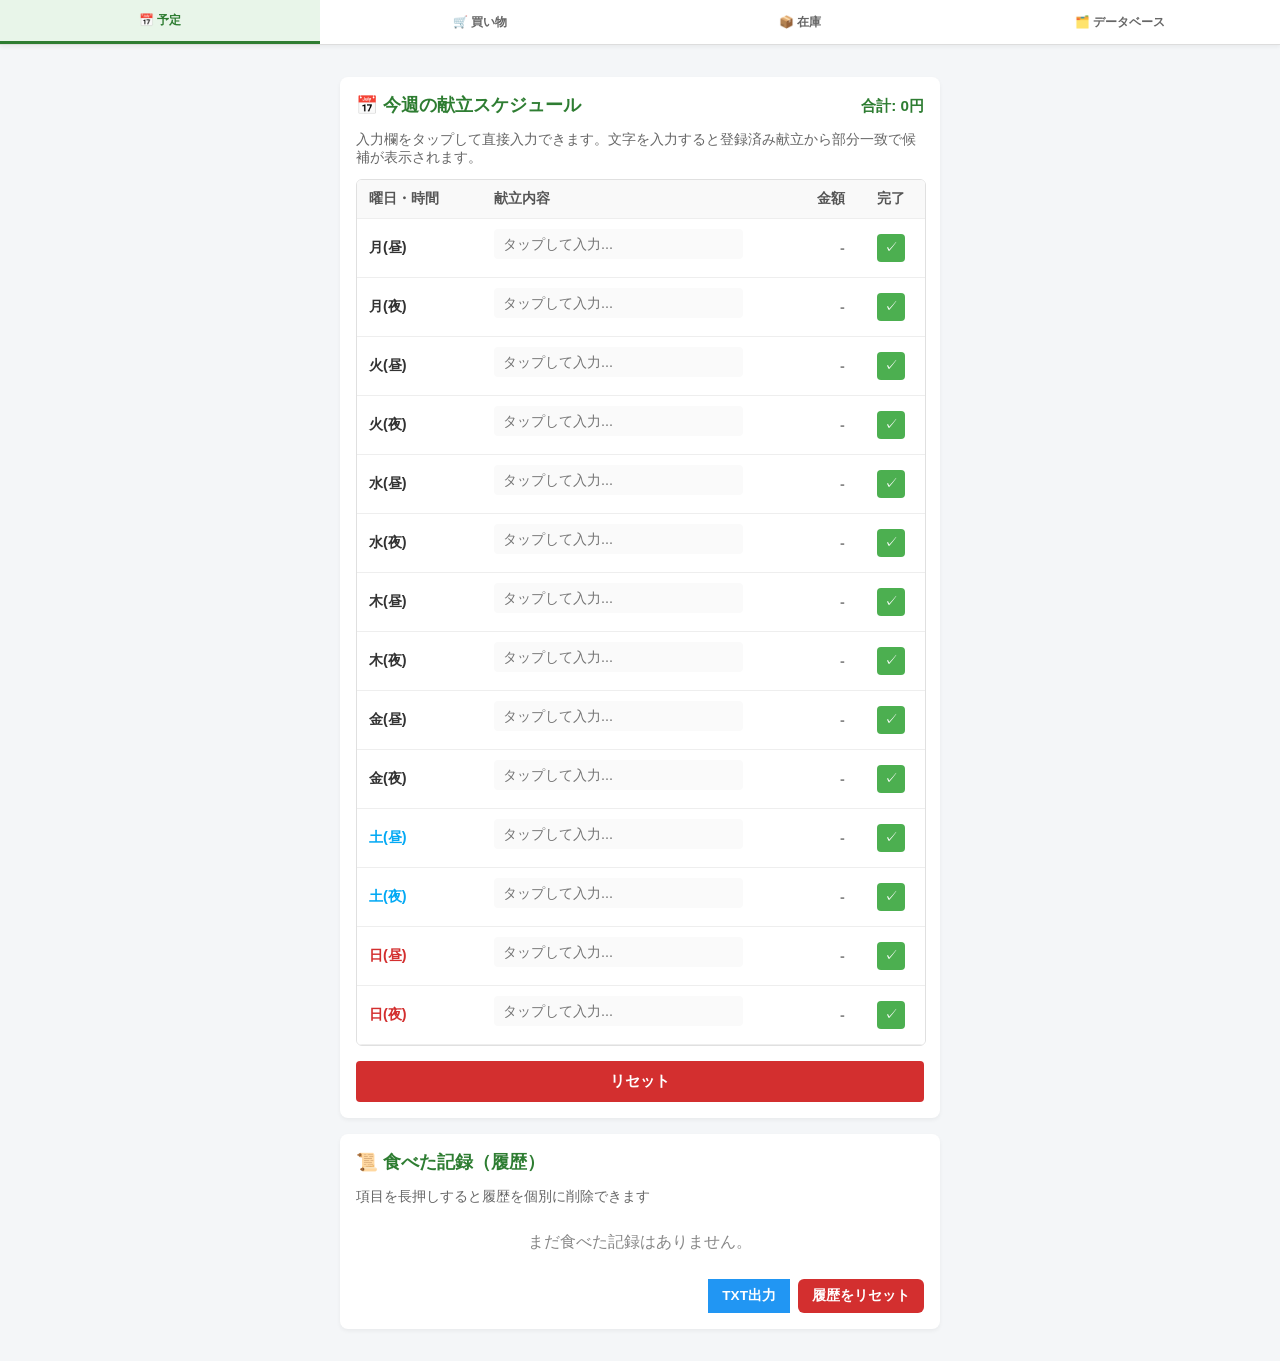
==== commit 69be681f: "Add files via upload" ====
--- a/index.html
+++ b/index.html
@@ -22,7 +22,7 @@
     <div id="tab1" class="tab-content active">
       <div class="card">
         <div style="display: flex; justify-content: space-between; align-items: baseline; margin-bottom: 4px;">
-          <h2 style="margin: 0;">📅 今週の献立スケジュール (14行)</h2>
+          <h2 style="margin: 0;">📅 今週の献立スケジュール</h2>
           <div style="font-size: 0.95rem; font-weight: bold; color: #2e7d32;">
             合計: <span id="totalSchedulePrice">0</span>円
           </div>
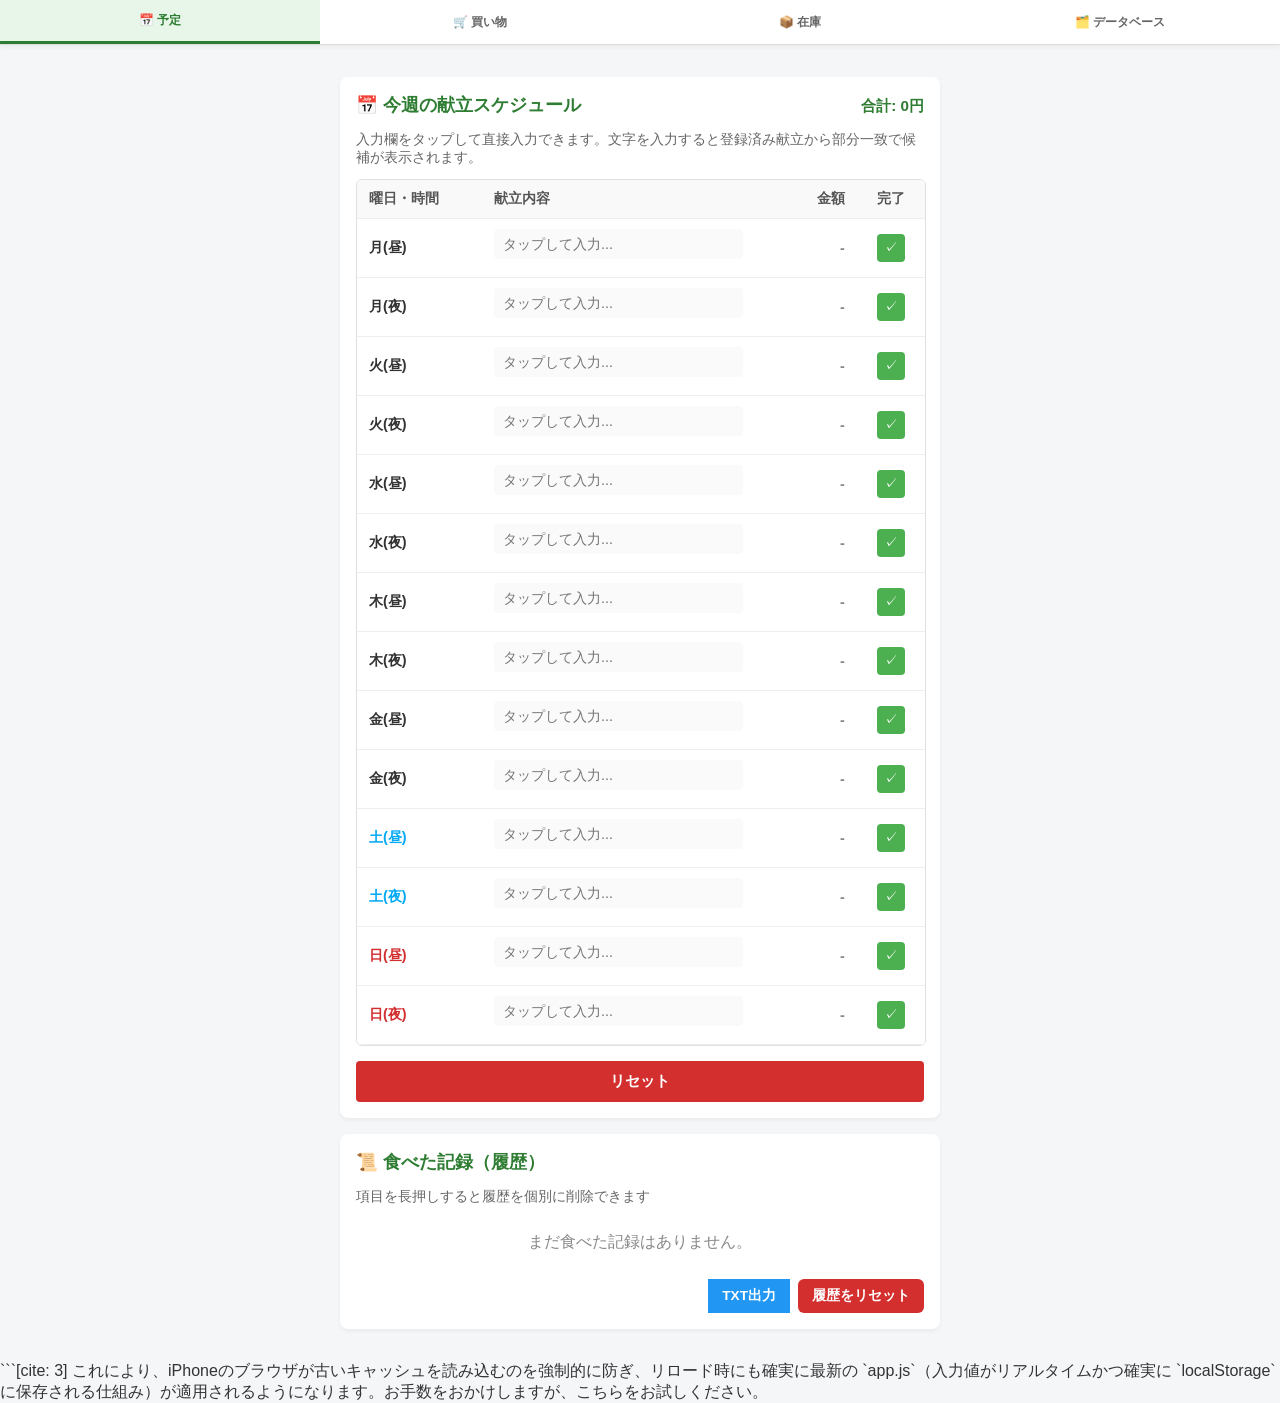
==== commit 48eacfd8: "Add files via upload" ====
--- a/index.html
+++ b/index.html
@@ -298,6 +298,9 @@
     </div>
   </div>
 
-  <script src="app.js"></script>
+  <script src="app.js?v=2"></script>
 </body>
-</html>+</html>
+```[cite: 3]
+
+これにより、iPhoneのブラウザが古いキャッシュを読み込むのを強制的に防ぎ、リロード時にも確実に最新の `app.js`（入力値がリアルタイムかつ確実に `localStorage` に保存される仕組み）が適用されるようになります。お手数をおかけしますが、こちらをお試しください。
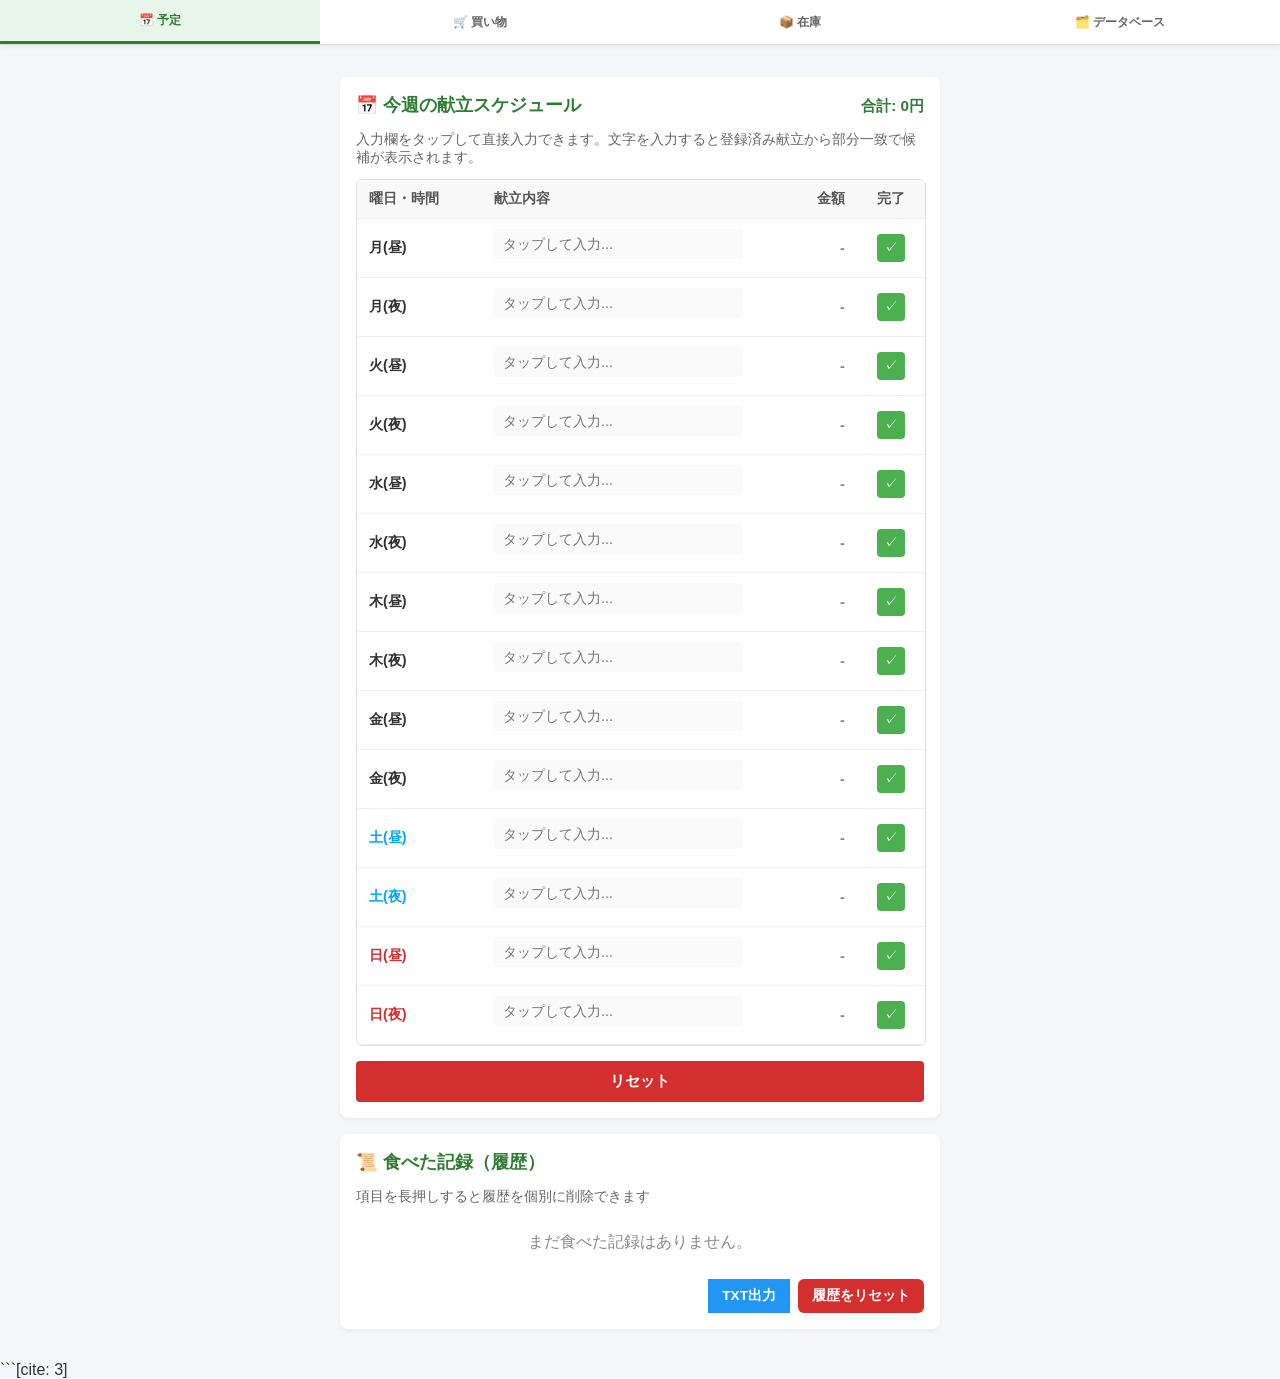
==== commit d7316332: "Add files via upload" ====
--- a/index.html
+++ b/index.html
@@ -303,4 +303,3 @@
 </html>
 ```[cite: 3]
 
-これにより、iPhoneのブラウザが古いキャッシュを読み込むのを強制的に防ぎ、リロード時にも確実に最新の `app.js`（入力値がリアルタイムかつ確実に `localStorage` に保存される仕組み）が適用されるようになります。お手数をおかけしますが、こちらをお試しください。
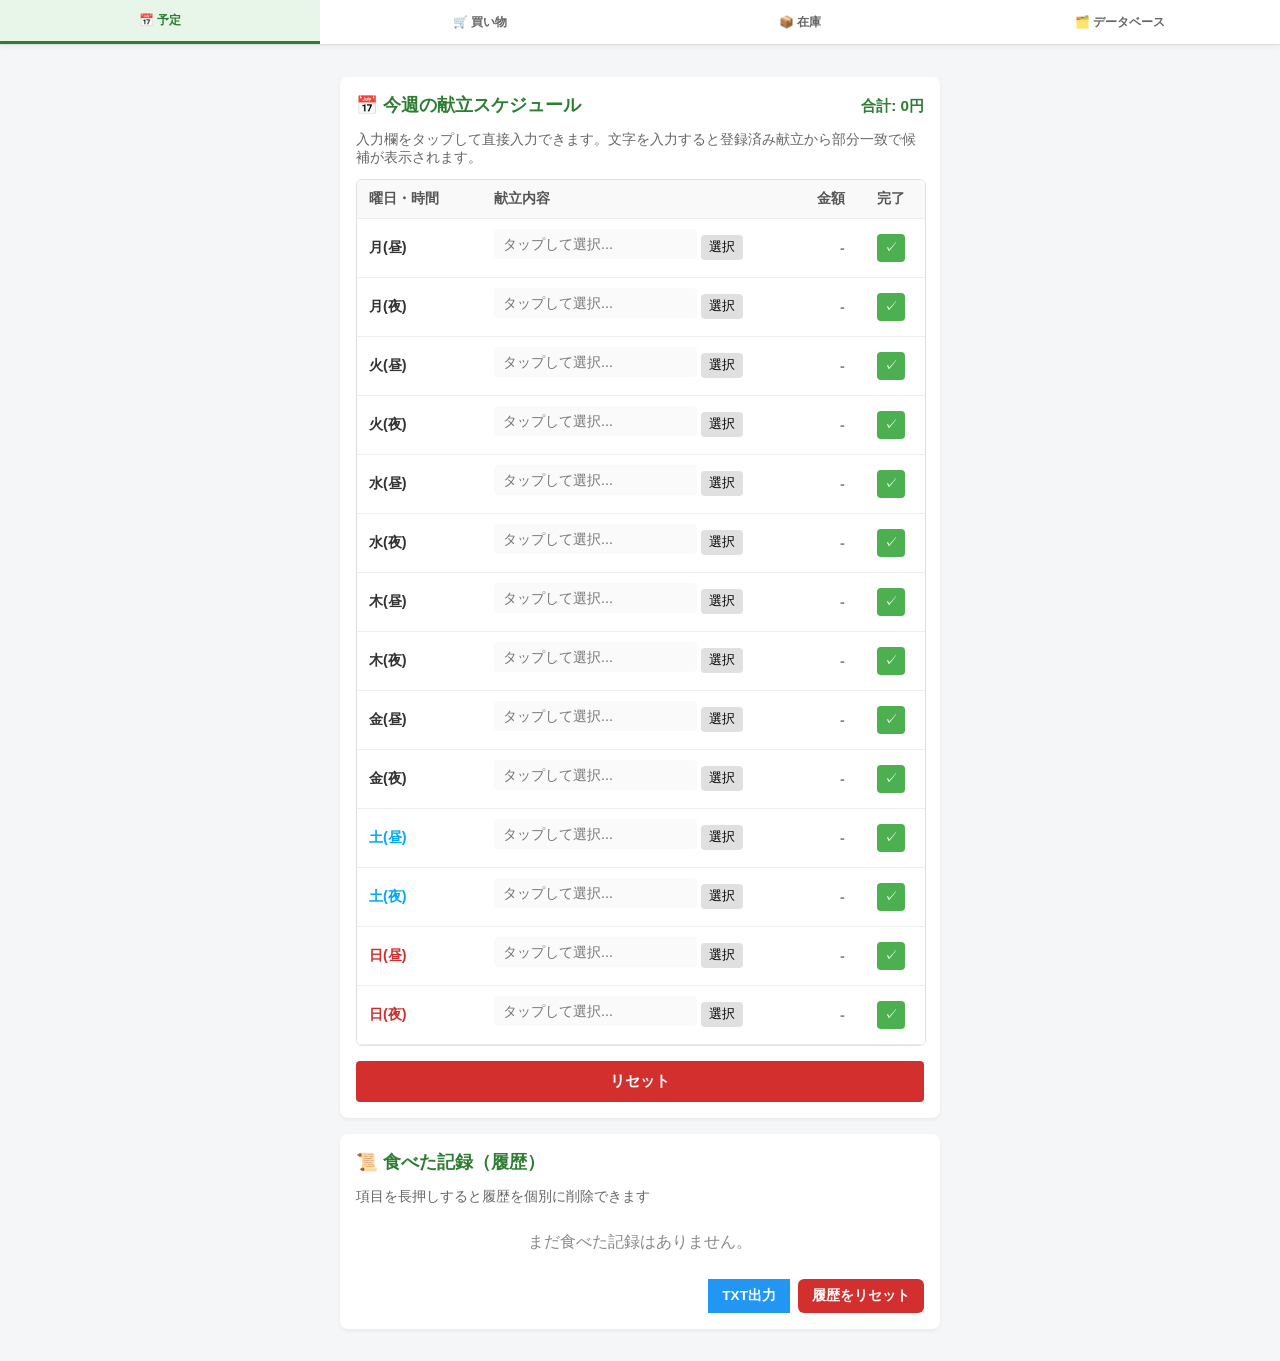
==== commit 301cbd89: "Update index.html" ====
--- a/index.html
+++ b/index.html
@@ -301,5 +301,5 @@
   <script src="app.js?v=2"></script>
 </body>
 </html>
-```[cite: 3]
-
+
+
